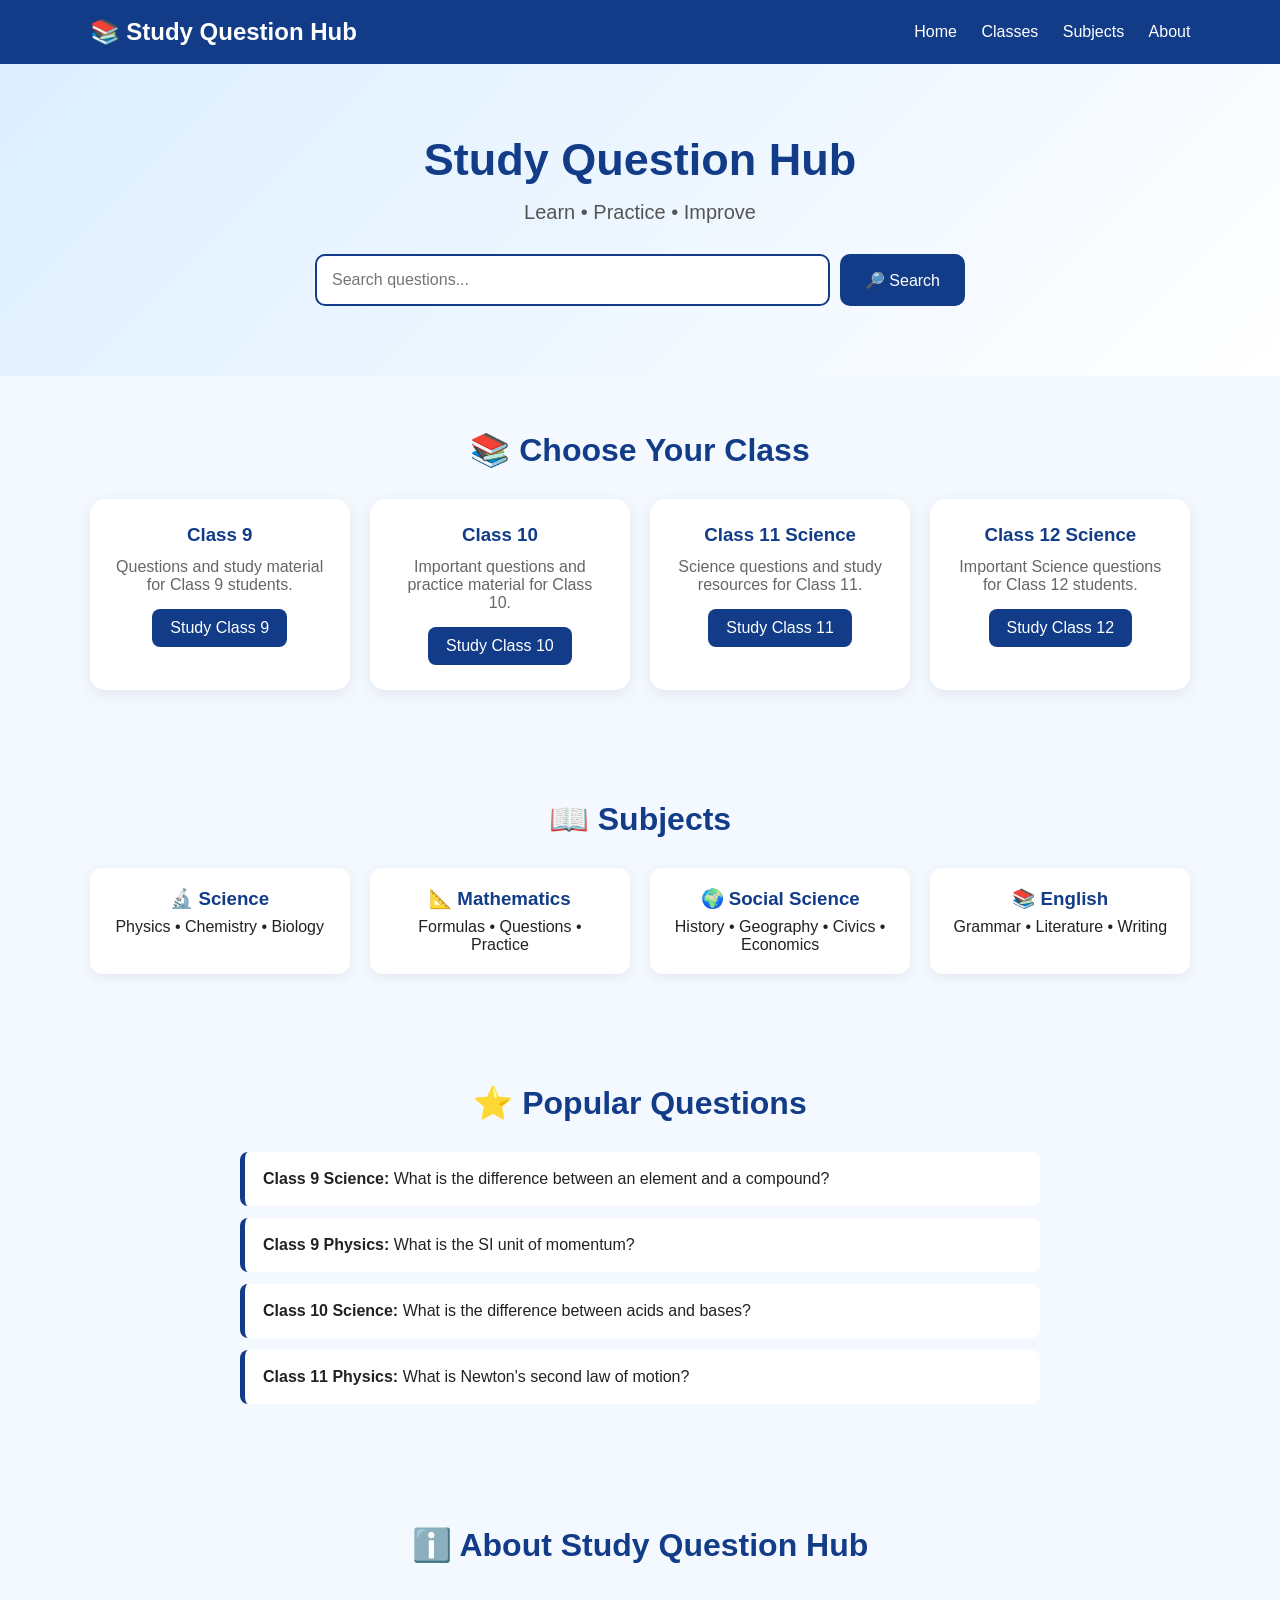
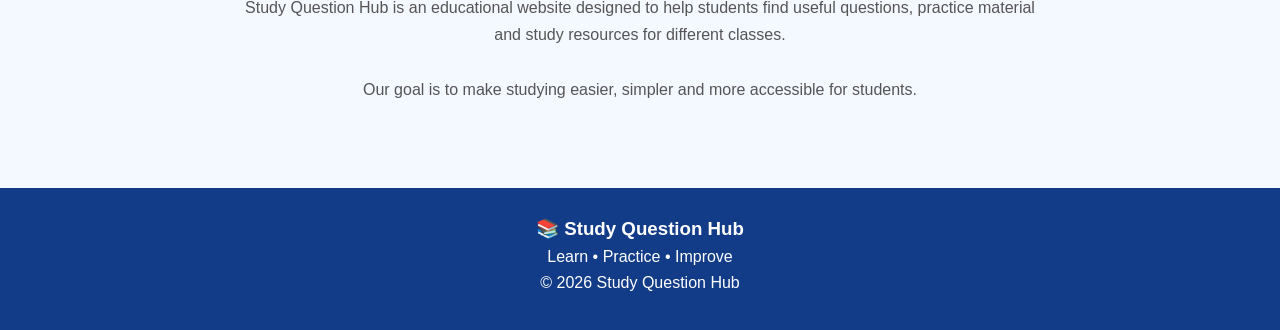
==== index.html @ 691714c2 "Update index.html" ====
<!DOCTYPE html>
<html lang="en">
<head>
  <meta charset="UTF-8">
  <meta name="viewport" content="width=device-width, initial-scale=1.0">

  <title>Study Question Hub - Class 9 to 12 Questions</title>

  <meta name="description"
        content="Study Question Hub provides useful Class 9, 10, 11 and 12 Science questions, study materials and chapter-wise practice for students.">

  <meta name="google-site-verification"
        content="mMHiYvYvxlZlBrQwq23YILaAbr515k4HBrYhXa9C_ik">

  <style>
    * {
      box-sizing: border-box;
      margin: 0;
      padding: 0;
    }

    html {
      scroll-behavior: smooth;
    }

    body {
      font-family: Arial, sans-serif;
      background: #f4f8ff;
      color: #222;
    }

    /* NAVBAR */
    nav {
      background: #123c88;
      padding: 18px 7%;
      display: flex;
      justify-content: space-between;
      align-items: center;
      position: sticky;
      top: 0;
      z-index: 100;
    }

    .logo {
      color: white;
      font-size: 24px;
      font-weight: bold;
    }

    nav a {
      color: white;
      text-decoration: none;
      margin-left: 20px;
      font-size: 16px;
    }

    nav a:hover {
      text-decoration: underline;
    }

    /* HERO */
    .hero {
      text-align: center;
      padding: 70px 20px;
      background: linear-gradient(135deg, #dceeff, #ffffff);
    }

    .hero h1 {
      font-size: 45px;
      color: #123c88;
      margin-bottom: 15px;
    }

    .hero p {
      font-size: 20px;
      color: #555;
      margin-bottom: 30px;
    }

    /* SEARCH */
    .search-box {
      max-width: 650px;
      margin: auto;
      display: flex;
      gap: 10px;
    }

    .search-box input {
      flex: 1;
      padding: 15px;
      border: 2px solid #123c88;
      border-radius: 10px;
      font-size: 16px;
      outline: none;
    }

    .search-box button {
      background: #123c88;
      color: white;
      border: none;
      padding: 15px 25px;
      border-radius: 10px;
      cursor: pointer;
      font-size: 16px;
    }

    /* SECTION */
    section {
      padding: 55px 7%;
    }

    .section-title {
      text-align: center;
      color: #123c88;
      font-size: 32px;
      margin-bottom: 30px;
    }

    /* CARDS */
    .cards {
      display: grid;
      grid-template-columns: repeat(auto-fit, minmax(220px, 1fr));
      gap: 20px;
    }

    .card {
      background: white;
      padding: 25px;
      border-radius: 15px;
      text-align: center;
      box-shadow: 0 4px 15px rgba(0,0,0,0.08);
      transition: 0.3s;
    }

    .card:hover {
      transform: translateY(-5px);
    }

    .card h3 {
      color: #123c88;
      margin-bottom: 12px;
    }

    .card p {
      color: #666;
      margin-bottom: 15px;
    }

    .card a {
      display: inline-block;
      background: #123c88;
      color: white;
      text-decoration: none;
      padding: 10px 18px;
      border-radius: 8px;
    }

    /* SUBJECTS */
    .subject {
      background: white;
      padding: 20px;
      border-radius: 12px;
      text-align: center;
      box-shadow: 0 3px 12px rgba(0,0,0,0.07);
    }

    .subject h3 {
      color: #123c88;
      margin-bottom: 8px;
    }

    /* POPULAR */
    .questions {
      max-width: 800px;
      margin: auto;
    }

    .question {
      background: white;
      padding: 18px;
      margin-bottom: 12px;
      border-left: 5px solid #123c88;
      border-radius: 8px;
      text-align: left;
    }

    /* ABOUT */
    .about {
      max-width: 800px;
      margin: auto;
      text-align: center;
      line-height: 1.7;
      color: #555;
    }

    /* FOOTER */
    footer {
      background: #123c88;
      color: white;
      text-align: center;
      padding: 30px 20px;
      margin-top: 30px;
    }

    footer p {
      margin: 8px;
    }

    /* MOBILE */
    @media (max-width: 600px) {

      nav {
        flex-direction: column;
        gap: 12px;
      }

      nav a {
        margin: 5px;
      }

      .hero h1 {
        font-size: 32px;
      }

      .hero p {
        font-size: 17px;
      }

      .search-box {
        flex-direction: column;
      }

      .search-box button {
        width: 100%;
      }

      section {
        padding: 40px 5%;
      }
    }
  </style>
</head>

<body>

  <!-- NAVIGATION -->
  <nav>
    <div class="logo">📚 Study Question Hub</div>

    <div>
      <a href="#home">Home</a>
      <a href="#classes">Classes</a>
      <a href="#subjects">Subjects</a>
      <a href="#about">About</a>
    </div>
  </nav>


  <!-- HERO -->
  <section class="hero" id="home">

    <h1>Study Question Hub</h1>

    <p>
      Learn • Practice • Improve
    </p>

    <div class="search-box">
      <input
        type="text"
        id="searchInput"
        placeholder="Search questions..."
        onkeyup="searchQuestions()">

      <button onclick="searchQuestions()">
        🔎 Search
      </button>
    </div>

  </section>


  <!-- CLASSES -->
  <section id="classes">

    <h2 class="section-title">
      📚 Choose Your Class
    </h2>

    <div class="cards">

      <div class="card">
        <h3>Class 9</h3>
        <p>Questions and study material for Class 9 students.</p>

        <a href="class9.html">
          Study Class 9
        </a>
      </div>


      <div class="card">
        <h3>Class 10</h3>
        <p>Important questions and practice material for Class 10.</p>

        <a href="class10.html">
          Study Class 10
        </a>
      </div>


      <div class="card">
        <h3>Class 11 Science</h3>
        <p>Science questions and study resources for Class 11.</p>

        <a href="class11.html">
          Study Class 11
        </a>
      </div>


      <div class="card">
        <h3>Class 12 Science</h3>
        <p>Important Science questions for Class 12 students.</p>

        <a href="class12.html">
          Study Class 12
        </a>
      </div>

    </div>

  </section>


  <!-- SUBJECTS -->
  <section id="subjects">

    <h2 class="section-title">
      📖 Subjects
    </h2>

    <div class="cards">

      <div class="subject">
        <h3>🔬 Science</h3>
        <p>Physics • Chemistry • Biology</p>
      </div>

      <div class="subject">
        <h3>📐 Mathematics</h3>
        <p>Formulas • Questions • Practice</p>
      </div>

      <div class="subject">
        <h3>🌍 Social Science</h3>
        <p>History • Geography • Civics • Economics</p>
      </div>

      <div class="subject">
        <h3>📚 English</h3>
        <p>Grammar • Literature • Writing</p>
      </div>

    </div>

  </section>


  <!-- POPULAR QUESTIONS -->
  <section>

    <h2 class="section-title">
      ⭐ Popular Questions
    </h2>

    <div class="questions">

      <div class="question">
        <b>Class 9 Science:</b>
        What is the difference between an element and a compound?
      </div>

      <div class="question">
        <b>Class 9 Physics:</b>
        What is the SI unit of momentum?
      </div>

      <div class="question">
        <b>Class 10 Science:</b>
        What is the difference between acids and bases?
      </div>

      <div class="question">
        <b>Class 11 Physics:</b>
        What is Newton's second law of motion?
      </div>

    </div>

  </section>


  <!-- ABOUT -->
  <section id="about">

    <h2 class="section-title">
      ℹ️ About Study Question Hub
    </h2>

    <div class="about">

      <p>
        Study Question Hub is an educational website designed
        to help students find useful questions, practice material
        and study resources for different classes.
      </p>

      <br>

      <p>
        Our goal is to make studying easier, simpler and more
        accessible for students.
      </p>

    </div>

  </section>


  <!-- FOOTER -->
  <footer>

    <h3>📚 Study Question Hub</h3>

    <p>
      Learn • Practice • Improve
    </p>

    <p>
      © 2026 Study Question Hub
    </p>

  </footer>


  <!-- SEARCH JAVASCRIPT -->
  <script>

    function searchQuestions() {

      let input =
        document.getElementById("searchInput")
        .value
        .toLowerCase();

      let questions =
        document.querySelectorAll(".question");

      questions.forEach(function(question) {

        let text =
          question.innerText.toLowerCase();

        if (text.includes(input)) {
          question.style.display = "block";
        } else {
          question.style.display = "none";
        }

      });

    }

  </script>

</body>
</html>
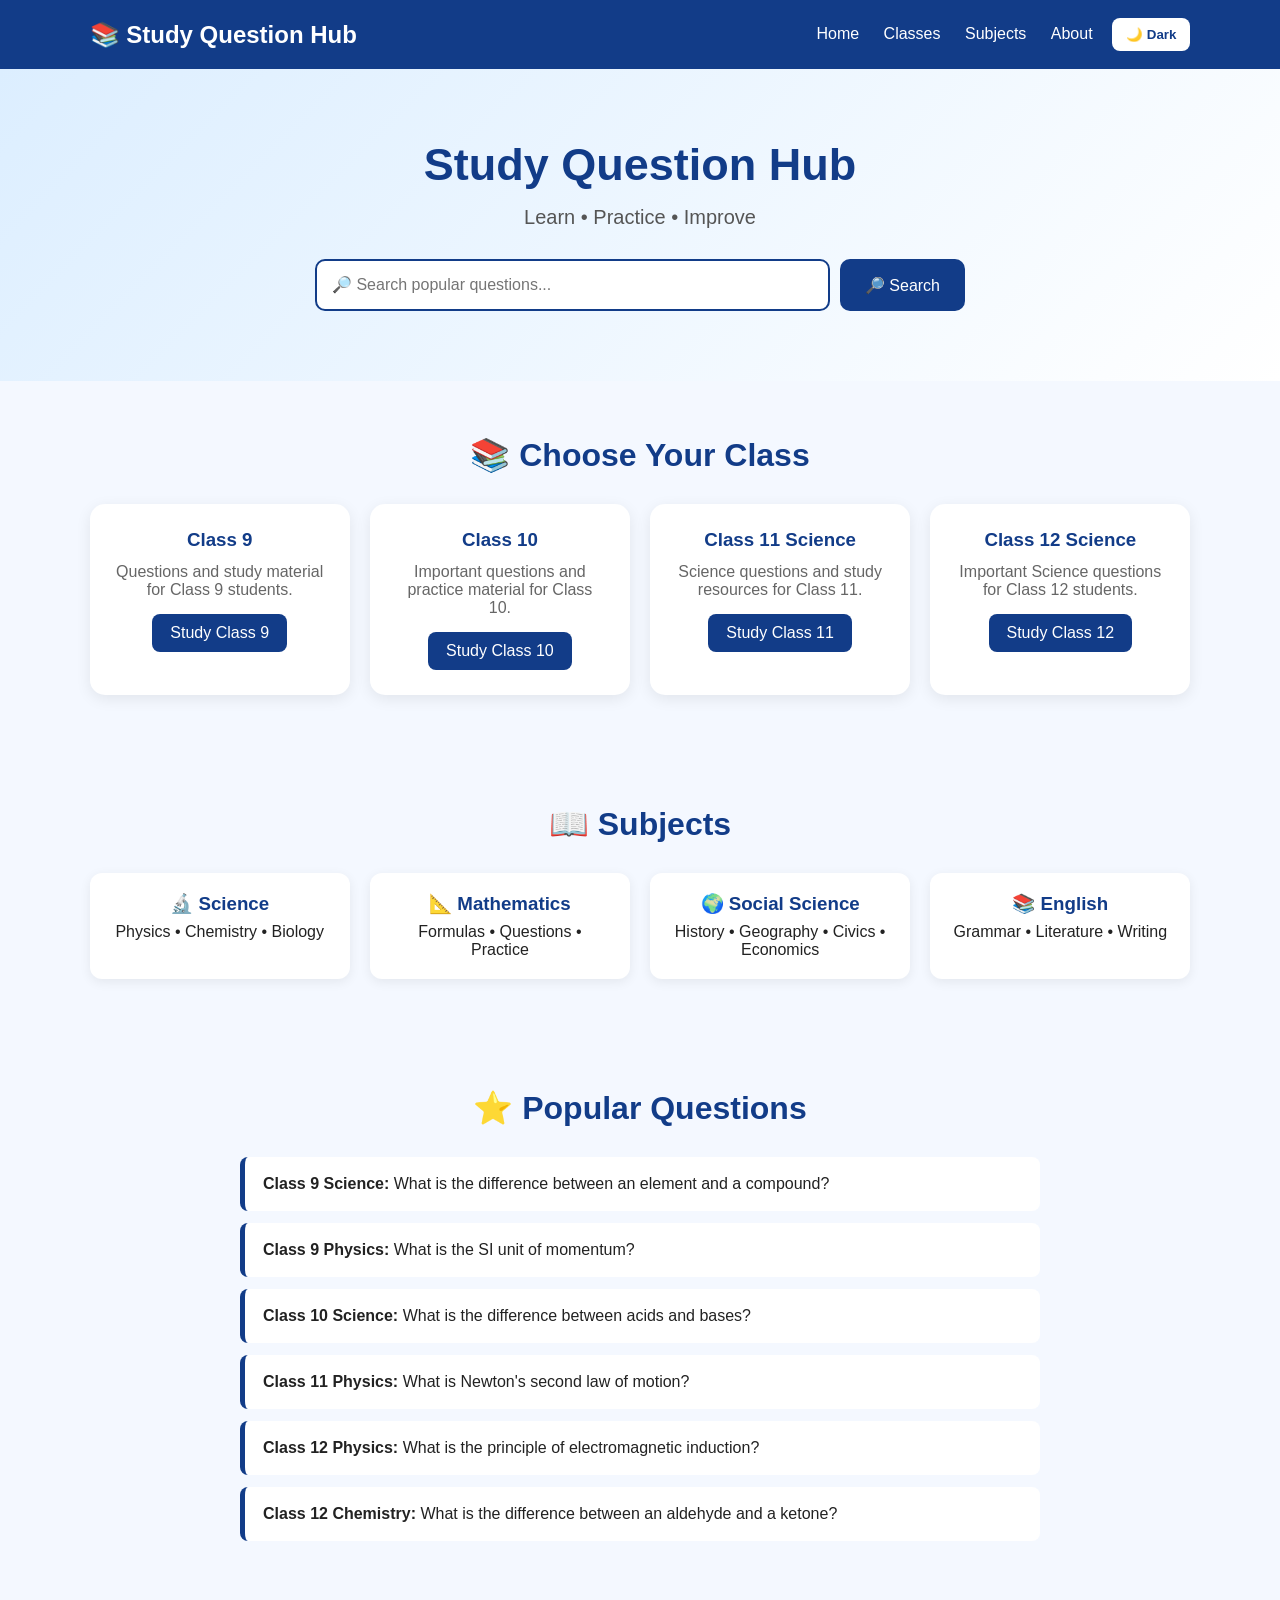
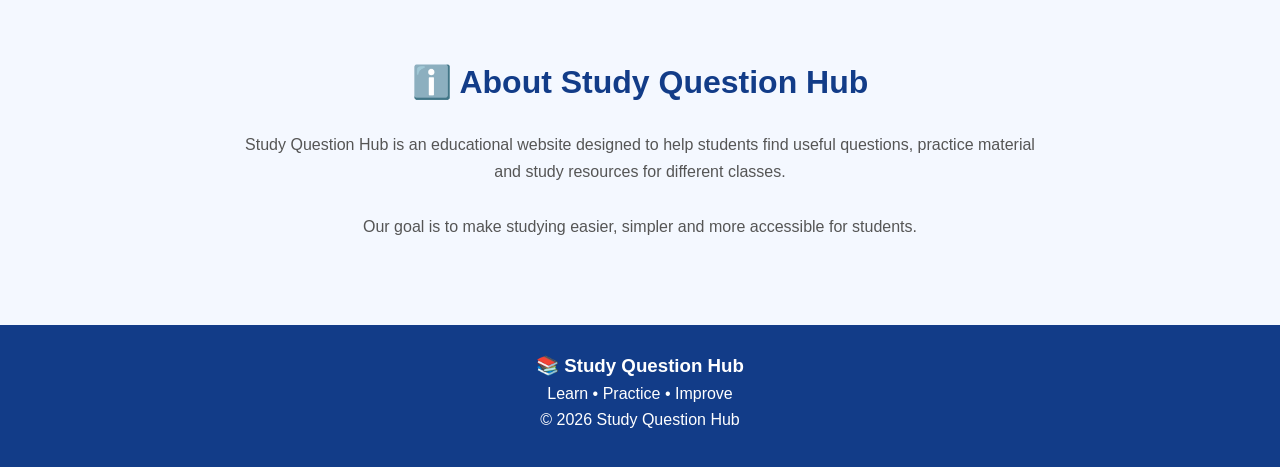
==== commit 06847ab9: "Update index.html" ====
--- a/index.html
+++ b/index.html
@@ -1,5 +1,6 @@
 <!DOCTYPE html>
 <html lang="en">
+
 <head>
   <meta charset="UTF-8">
   <meta name="viewport" content="width=device-width, initial-scale=1.0">
@@ -13,6 +14,7 @@
         content="mMHiYvYvxlZlBrQwq23YILaAbr515k4HBrYhXa9C_ik">
 
   <style>
+
     * {
       box-sizing: border-box;
       margin: 0;
@@ -27,9 +29,11 @@
       font-family: Arial, sans-serif;
       background: #f4f8ff;
       color: #222;
+      transition: 0.3s;
     }
 
     /* NAVBAR */
+
     nav {
       background: #123c88;
       padding: 18px 7%;
@@ -58,11 +62,26 @@
       text-decoration: underline;
     }
 
+    /* DARK MODE BUTTON */
+
+    #darkModeBtn {
+      margin-left: 15px;
+      padding: 9px 14px;
+      border: none;
+      border-radius: 8px;
+      background: white;
+      color: #123c88;
+      cursor: pointer;
+      font-weight: bold;
+    }
+
     /* HERO */
+
     .hero {
       text-align: center;
       padding: 70px 20px;
       background: linear-gradient(135deg, #dceeff, #ffffff);
+      transition: 0.3s;
     }
 
     .hero h1 {
@@ -78,6 +97,7 @@
     }
 
     /* SEARCH */
+
     .search-box {
       max-width: 650px;
       margin: auto;
@@ -104,7 +124,12 @@
       font-size: 16px;
     }
 
+    .search-box button:hover {
+      background: #0b2c68;
+    }
+
     /* SECTION */
+
     section {
       padding: 55px 7%;
     }
@@ -117,6 +142,7 @@
     }
 
     /* CARDS */
+
     .cards {
       display: grid;
       grid-template-columns: repeat(auto-fit, minmax(220px, 1fr));
@@ -155,7 +181,12 @@
       border-radius: 8px;
     }
 
+    .card a:hover {
+      background: #0b2c68;
+    }
+
     /* SUBJECTS */
+
     .subject {
       background: white;
       padding: 20px;
@@ -169,7 +200,8 @@
       margin-bottom: 8px;
     }
 
-    /* POPULAR */
+    /* QUESTIONS */
+
     .questions {
       max-width: 800px;
       margin: auto;
@@ -182,9 +214,15 @@
       border-left: 5px solid #123c88;
       border-radius: 8px;
       text-align: left;
+      transition: 0.3s;
+    }
+
+    .question:hover {
+      transform: translateX(5px);
     }
 
     /* ABOUT */
+
     .about {
       max-width: 800px;
       margin: auto;
@@ -194,6 +232,7 @@
     }
 
     /* FOOTER */
+
     footer {
       background: #123c88;
       color: white;
@@ -206,7 +245,79 @@
       margin: 8px;
     }
 
+    /* BACK TO TOP */
+
+    #topBtn {
+      display: none;
+      position: fixed;
+      bottom: 25px;
+      right: 25px;
+      z-index: 99;
+      border: none;
+      background: #123c88;
+      color: white;
+      padding: 13px 16px;
+      border-radius: 50%;
+      cursor: pointer;
+      font-size: 18px;
+    }
+
+    #topBtn:hover {
+      background: #0b2c68;
+    }
+
+    /* DARK MODE */
+
+    body.dark {
+      background: #111827;
+      color: #f9fafb;
+    }
+
+    body.dark .hero {
+      background: linear-gradient(135deg, #1f2937, #111827);
+    }
+
+    body.dark .hero h1 {
+      color: #60a5fa;
+    }
+
+    body.dark .hero p {
+      color: #d1d5db;
+    }
+
+    body.dark .section-title {
+      color: #60a5fa;
+    }
+
+    body.dark .card,
+    body.dark .subject,
+    body.dark .question {
+      background: #1f2937;
+      color: #f9fafb;
+    }
+
+    body.dark .card h3,
+    body.dark .subject h3 {
+      color: #60a5fa;
+    }
+
+    body.dark .card p,
+    body.dark .about {
+      color: #d1d5db;
+    }
+
+    body.dark .search-box input {
+      background: #1f2937;
+      color: white;
+      border-color: #60a5fa;
+    }
+
+    body.dark .search-box input::placeholder {
+      color: #d1d5db;
+    }
+
     /* MOBILE */
+
     @media (max-width: 600px) {
 
       nav {
@@ -218,6 +329,10 @@
         margin: 5px;
       }
 
+      #darkModeBtn {
+        margin-left: 5px;
+      }
+
       .hero h1 {
         font-size: 32px;
       }
@@ -237,50 +352,76 @@
       section {
         padding: 40px 5%;
       }
-    }
+
+      .section-title {
+        font-size: 27px;
+      }
+    }
+
   </style>
 </head>
 
+
 <body>
 
   <!-- NAVIGATION -->
+
   <nav>
-    <div class="logo">📚 Study Question Hub</div>
+
+    <div class="logo">
+      📚 Study Question Hub
+    </div>
 
     <div>
+
       <a href="#home">Home</a>
+
       <a href="#classes">Classes</a>
+
       <a href="#subjects">Subjects</a>
+
       <a href="#about">About</a>
+
+      <button id="darkModeBtn" onclick="toggleDarkMode()">
+        🌙 Dark
+      </button>
+
     </div>
+
   </nav>
 
 
   <!-- HERO -->
+
   <section class="hero" id="home">
 
-    <h1>Study Question Hub</h1>
+    <h1>
+      Study Question Hub
+    </h1>
 
     <p>
       Learn • Practice • Improve
     </p>
 
     <div class="search-box">
+
       <input
         type="text"
         id="searchInput"
-        placeholder="Search questions..."
+        placeholder="🔎 Search popular questions..."
         onkeyup="searchQuestions()">
 
       <button onclick="searchQuestions()">
         🔎 Search
       </button>
+
     </div>
 
   </section>
 
 
   <!-- CLASSES -->
+
   <section id="classes">
 
     <h2 class="section-title">
@@ -290,42 +431,62 @@
     <div class="cards">
 
       <div class="card">
+
         <h3>Class 9</h3>
-        <p>Questions and study material for Class 9 students.</p>
+
+        <p>
+          Questions and study material for Class 9 students.
+        </p>
 
         <a href="class9.html">
           Study Class 9
         </a>
+
       </div>
 
 
       <div class="card">
+
         <h3>Class 10</h3>
-        <p>Important questions and practice material for Class 10.</p>
+
+        <p>
+          Important questions and practice material for Class 10.
+        </p>
 
         <a href="class10.html">
           Study Class 10
         </a>
+
       </div>
 
 
       <div class="card">
+
         <h3>Class 11 Science</h3>
-        <p>Science questions and study resources for Class 11.</p>
+
+        <p>
+          Science questions and study resources for Class 11.
+        </p>
 
         <a href="class11.html">
           Study Class 11
         </a>
+
       </div>
 
 
       <div class="card">
+
         <h3>Class 12 Science</h3>
-        <p>Important Science questions for Class 12 students.</p>
+
+        <p>
+          Important Science questions for Class 12 students.
+        </p>
 
         <a href="class12.html">
           Study Class 12
         </a>
+
       </div>
 
     </div>
@@ -334,6 +495,7 @@
 
 
   <!-- SUBJECTS -->
+
   <section id="subjects">
 
     <h2 class="section-title">
@@ -343,23 +505,46 @@
     <div class="cards">
 
       <div class="subject">
+
         <h3>🔬 Science</h3>
-        <p>Physics • Chemistry • Biology</p>
-      </div>
+
+        <p>
+          Physics • Chemistry • Biology
+        </p>
+
+      </div>
+
 
       <div class="subject">
+
         <h3>📐 Mathematics</h3>
-        <p>Formulas • Questions • Practice</p>
-      </div>
+
+        <p>
+          Formulas • Questions • Practice
+        </p>
+
+      </div>
+
 
       <div class="subject">
+
         <h3>🌍 Social Science</h3>
-        <p>History • Geography • Civics • Economics</p>
-      </div>
+
+        <p>
+          History • Geography • Civics • Economics
+        </p>
+
+      </div>
+
 
       <div class="subject">
+
         <h3>📚 English</h3>
-        <p>Grammar • Literature • Writing</p>
+
+        <p>
+          Grammar • Literature • Writing
+        </p>
+
       </div>
 
     </div>
@@ -368,6 +553,7 @@
 
 
   <!-- POPULAR QUESTIONS -->
+
   <section>
 
     <h2 class="section-title">
@@ -377,23 +563,56 @@
     <div class="questions">
 
       <div class="question">
+
         <b>Class 9 Science:</b>
+
         What is the difference between an element and a compound?
-      </div>
+
+      </div>
+
 
       <div class="question">
+
         <b>Class 9 Physics:</b>
+
         What is the SI unit of momentum?
-      </div>
+
+      </div>
+
 
       <div class="question">
+
         <b>Class 10 Science:</b>
+
         What is the difference between acids and bases?
-      </div>
+
+      </div>
+
 
       <div class="question">
+
         <b>Class 11 Physics:</b>
+
         What is Newton's second law of motion?
+
+      </div>
+
+
+      <div class="question">
+
+        <b>Class 12 Physics:</b>
+
+        What is the principle of electromagnetic induction?
+
+      </div>
+
+
+      <div class="question">
+
+        <b>Class 12 Chemistry:</b>
+
+        What is the difference between an aldehyde and a ketone?
+
       </div>
 
     </div>
@@ -402,6 +621,7 @@
 
 
   <!-- ABOUT -->
+
   <section id="about">
 
     <h2 class="section-title">
@@ -429,9 +649,12 @@
 
 
   <!-- FOOTER -->
+
   <footer>
 
-    <h3>📚 Study Question Hub</h3>
+    <h3>
+      📚 Study Question Hub
+    </h3>
 
     <p>
       Learn • Practice • Improve
@@ -444,13 +667,24 @@
   </footer>
 
 
-  <!-- SEARCH JAVASCRIPT -->
+  <!-- BACK TO TOP -->
+
+  <button id="topBtn" onclick="goTop()">
+    ↑
+  </button>
+
+
+  <!-- JAVASCRIPT -->
+
   <script>
 
+    /* SEARCH */
+
     function searchQuestions() {
 
       let input =
-        document.getElementById("searchInput")
+        document
+        .getElementById("searchInput")
         .value
         .toLowerCase();
 
@@ -463,16 +697,96 @@
           question.innerText.toLowerCase();
 
         if (text.includes(input)) {
+
           question.style.display = "block";
+
         } else {
+
           question.style.display = "none";
+
         }
 
       });
 
     }
 
+
+    /* DARK MODE */
+
+    function toggleDarkMode() {
+
+      document.body.classList.toggle("dark");
+
+      let button =
+        document.getElementById("darkModeBtn");
+
+      if (document.body.classList.contains("dark")) {
+
+        button.innerHTML = "☀️ Light";
+
+        localStorage.setItem("darkMode", "enabled");
+
+      } else {
+
+        button.innerHTML = "🌙 Dark";
+
+        localStorage.setItem("darkMode", "disabled");
+
+      }
+
+    }
+
+
+    /* REMEMBER DARK MODE */
+
+    window.onload = function() {
+
+      if (localStorage.getItem("darkMode") === "enabled") {
+
+        document.body.classList.add("dark");
+
+        document.getElementById("darkModeBtn").innerHTML =
+          "☀️ Light";
+
+      }
+
+    };
+
+
+    /* BACK TO TOP */
+
+    window.onscroll = function() {
+
+      let button =
+        document.getElementById("topBtn");
+
+      if (
+        document.body.scrollTop > 300 ||
+        document.documentElement.scrollTop > 300
+      ) {
+
+        button.style.display = "block";
+
+      } else {
+
+        button.style.display = "none";
+
+      }
+
+    };
+
+
+    function goTop() {
+
+      window.scrollTo({
+        top: 0,
+        behavior: "smooth"
+      });
+
+    }
+
   </script>
 
 </body>
+
 </html>
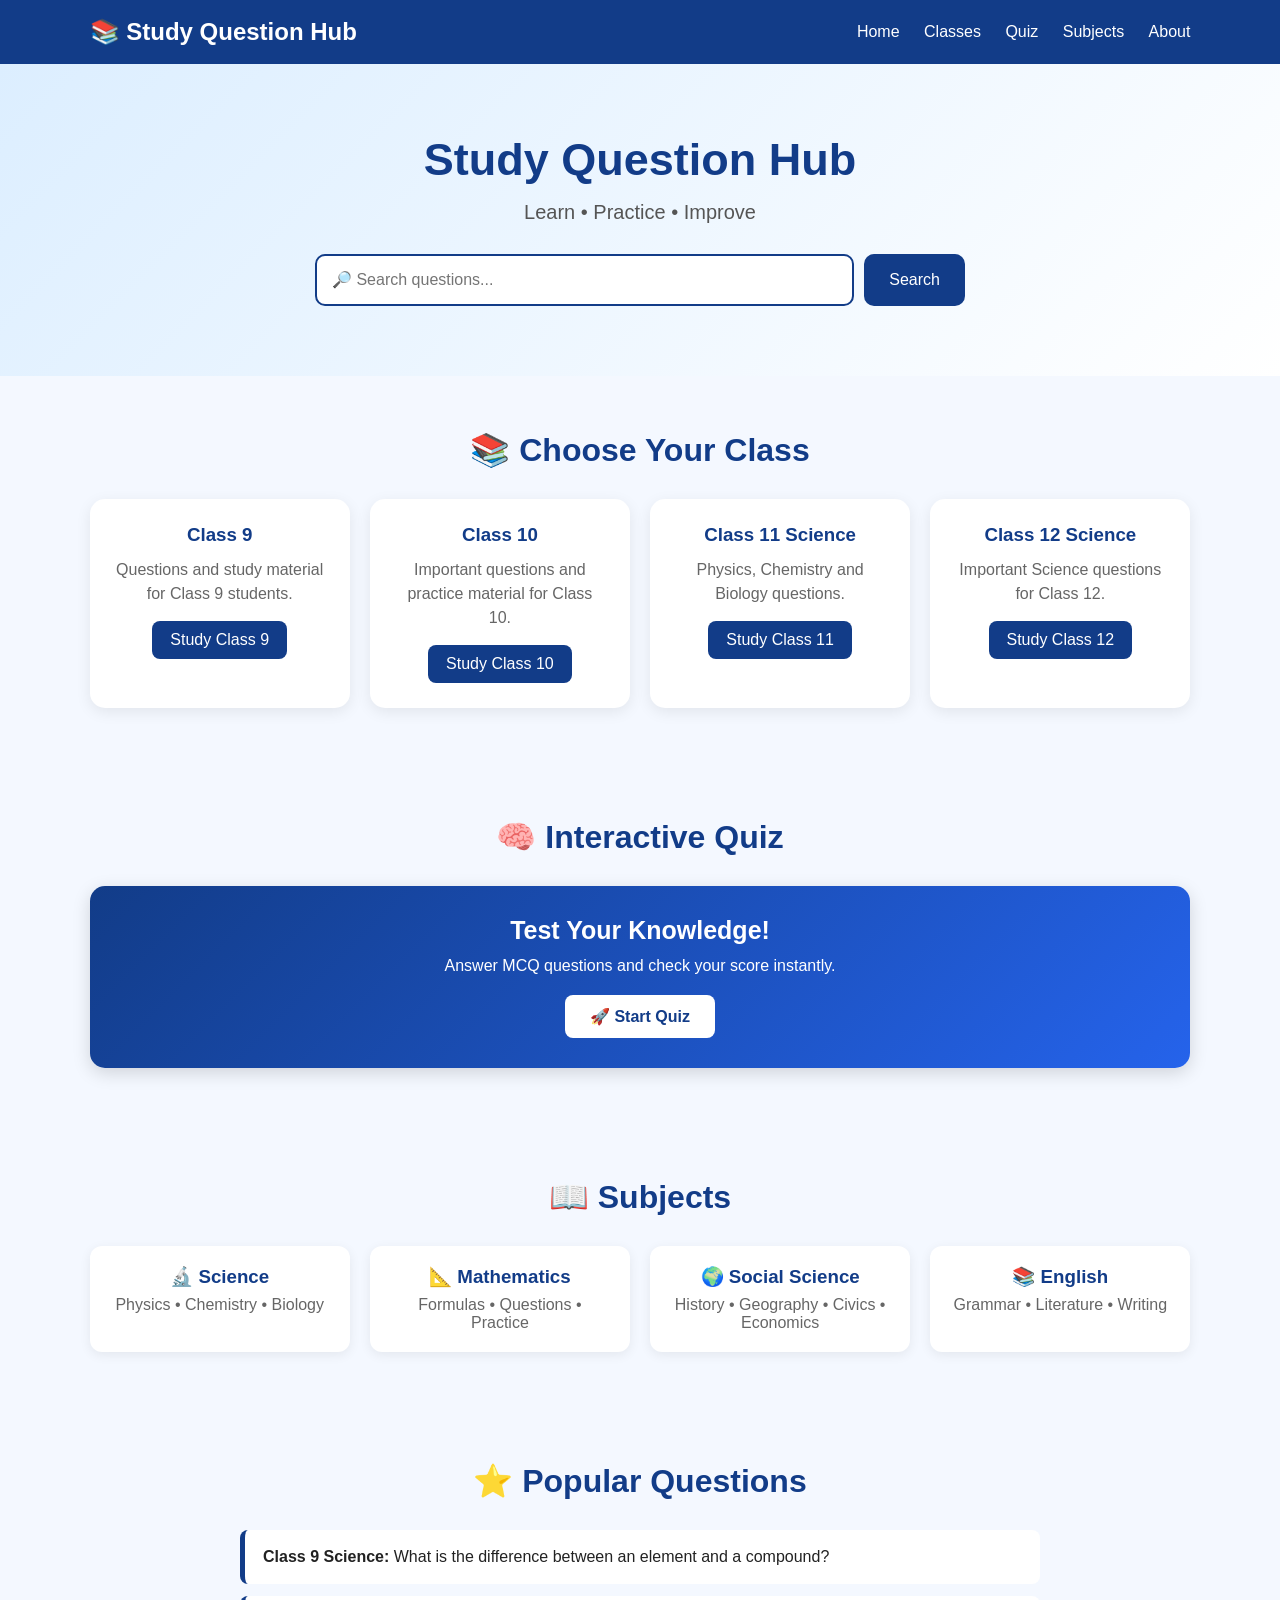
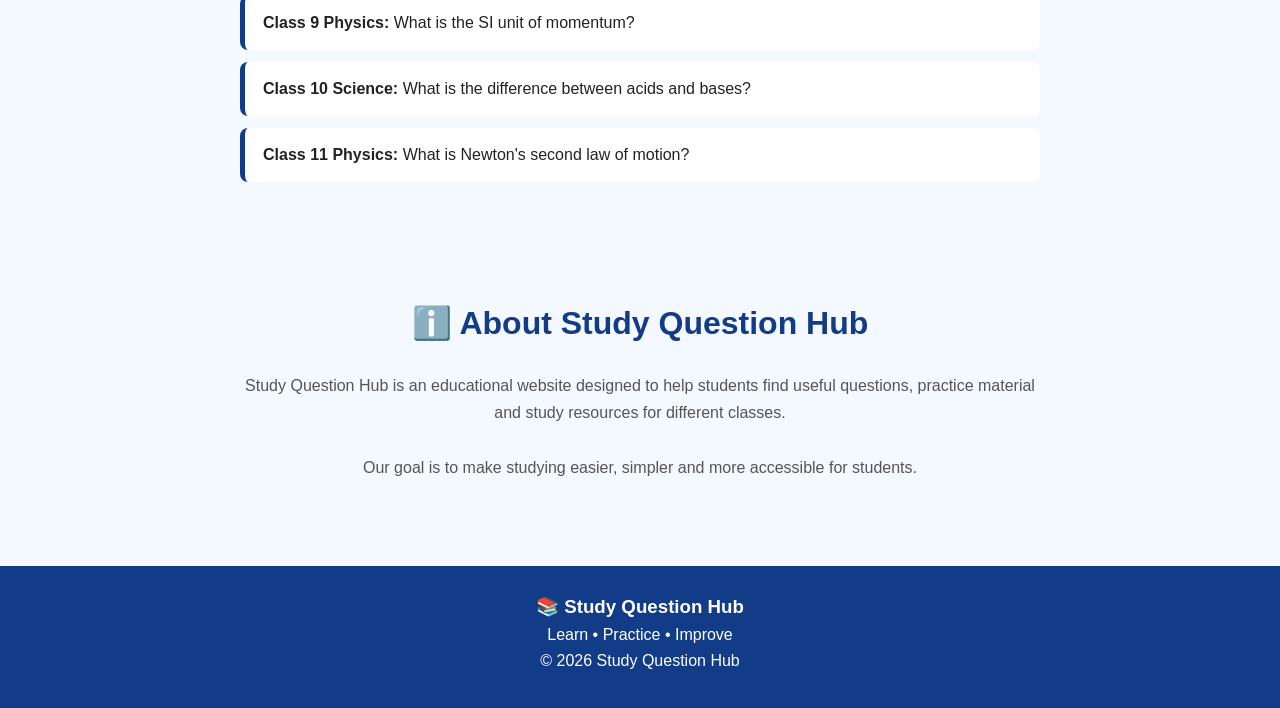
==== commit 9d7e19cd: "Update index.html" ====
--- a/index.html
+++ b/index.html
@@ -3,12 +3,13 @@
 
 <head>
   <meta charset="UTF-8">
+
   <meta name="viewport" content="width=device-width, initial-scale=1.0">
 
-  <title>Study Question Hub - Class 9 to 12 Questions</title>
+  <title>Study Question Hub - Class 9 to 12 Questions & Quiz</title>
 
   <meta name="description"
-        content="Study Question Hub provides useful Class 9, 10, 11 and 12 Science questions, study materials and chapter-wise practice for students.">
+        content="Study Question Hub provides Class 9, 10, 11 and 12 questions, study material and interactive quizzes for students.">
 
   <meta name="google-site-verification"
         content="mMHiYvYvxlZlBrQwq23YILaAbr515k4HBrYhXa9C_ik">
@@ -29,7 +30,6 @@
       font-family: Arial, sans-serif;
       background: #f4f8ff;
       color: #222;
-      transition: 0.3s;
     }
 
     /* NAVBAR */
@@ -62,26 +62,12 @@
       text-decoration: underline;
     }
 
-    /* DARK MODE BUTTON */
-
-    #darkModeBtn {
-      margin-left: 15px;
-      padding: 9px 14px;
-      border: none;
-      border-radius: 8px;
-      background: white;
-      color: #123c88;
-      cursor: pointer;
-      font-weight: bold;
-    }
-
     /* HERO */
 
     .hero {
       text-align: center;
       padding: 70px 20px;
       background: linear-gradient(135deg, #dceeff, #ffffff);
-      transition: 0.3s;
     }
 
     .hero h1 {
@@ -125,7 +111,7 @@
     }
 
     .search-box button:hover {
-      background: #0b2c68;
+      background: #1e40af;
     }
 
     /* SECTION */
@@ -170,6 +156,7 @@
     .card p {
       color: #666;
       margin-bottom: 15px;
+      line-height: 1.5;
     }
 
     .card a {
@@ -182,7 +169,41 @@
     }
 
     .card a:hover {
-      background: #0b2c68;
+      background: #1e40af;
+    }
+
+    /* QUIZ CARD */
+
+    .quiz-card {
+      background: linear-gradient(135deg, #123c88, #2563eb);
+      color: white;
+      padding: 30px;
+      border-radius: 15px;
+      text-align: center;
+      box-shadow: 0 5px 18px rgba(0,0,0,0.15);
+    }
+
+    .quiz-card h3 {
+      font-size: 25px;
+      margin-bottom: 12px;
+    }
+
+    .quiz-card p {
+      margin-bottom: 20px;
+    }
+
+    .quiz-button {
+      display: inline-block;
+      background: white;
+      color: #123c88;
+      padding: 12px 25px;
+      border-radius: 8px;
+      text-decoration: none;
+      font-weight: bold;
+    }
+
+    .quiz-button:hover {
+      background: #e0f2fe;
     }
 
     /* SUBJECTS */
@@ -200,7 +221,11 @@
       margin-bottom: 8px;
     }
 
-    /* QUESTIONS */
+    .subject p {
+      color: #666;
+    }
+
+    /* POPULAR QUESTIONS */
 
     .questions {
       max-width: 800px;
@@ -214,11 +239,6 @@
       border-left: 5px solid #123c88;
       border-radius: 8px;
       text-align: left;
-      transition: 0.3s;
-    }
-
-    .question:hover {
-      transform: translateX(5px);
     }
 
     /* ABOUT */
@@ -245,77 +265,6 @@
       margin: 8px;
     }
 
-    /* BACK TO TOP */
-
-    #topBtn {
-      display: none;
-      position: fixed;
-      bottom: 25px;
-      right: 25px;
-      z-index: 99;
-      border: none;
-      background: #123c88;
-      color: white;
-      padding: 13px 16px;
-      border-radius: 50%;
-      cursor: pointer;
-      font-size: 18px;
-    }
-
-    #topBtn:hover {
-      background: #0b2c68;
-    }
-
-    /* DARK MODE */
-
-    body.dark {
-      background: #111827;
-      color: #f9fafb;
-    }
-
-    body.dark .hero {
-      background: linear-gradient(135deg, #1f2937, #111827);
-    }
-
-    body.dark .hero h1 {
-      color: #60a5fa;
-    }
-
-    body.dark .hero p {
-      color: #d1d5db;
-    }
-
-    body.dark .section-title {
-      color: #60a5fa;
-    }
-
-    body.dark .card,
-    body.dark .subject,
-    body.dark .question {
-      background: #1f2937;
-      color: #f9fafb;
-    }
-
-    body.dark .card h3,
-    body.dark .subject h3 {
-      color: #60a5fa;
-    }
-
-    body.dark .card p,
-    body.dark .about {
-      color: #d1d5db;
-    }
-
-    body.dark .search-box input {
-      background: #1f2937;
-      color: white;
-      border-color: #60a5fa;
-    }
-
-    body.dark .search-box input::placeholder {
-      color: #d1d5db;
-    }
-
     /* MOBILE */
 
     @media (max-width: 600px) {
@@ -329,10 +278,6 @@
         margin: 5px;
       }
 
-      #darkModeBtn {
-        margin-left: 5px;
-      }
-
       .hero h1 {
         font-size: 32px;
       }
@@ -353,16 +298,14 @@
         padding: 40px 5%;
       }
 
-      .section-title {
-        font-size: 27px;
-      }
     }
 
   </style>
+
 </head>
 
-
 <body>
+
 
   <!-- NAVIGATION -->
 
@@ -378,13 +321,11 @@
 
       <a href="#classes">Classes</a>
 
+      <a href="#quiz">Quiz</a>
+
       <a href="#subjects">Subjects</a>
 
       <a href="#about">About</a>
-
-      <button id="darkModeBtn" onclick="toggleDarkMode()">
-        🌙 Dark
-      </button>
 
     </div>
 
@@ -408,11 +349,11 @@
       <input
         type="text"
         id="searchInput"
-        placeholder="🔎 Search popular questions..."
+        placeholder="🔎 Search questions..."
         onkeyup="searchQuestions()">
 
       <button onclick="searchQuestions()">
-        🔎 Search
+        Search
       </button>
 
     </div>
@@ -430,6 +371,7 @@
 
     <div class="cards">
 
+
       <div class="card">
 
         <h3>Class 9</h3>
@@ -465,7 +407,7 @@
         <h3>Class 11 Science</h3>
 
         <p>
-          Science questions and study resources for Class 11.
+          Physics, Chemistry and Biology questions.
         </p>
 
         <a href="class11.html">
@@ -480,7 +422,7 @@
         <h3>Class 12 Science</h3>
 
         <p>
-          Important Science questions for Class 12 students.
+          Important Science questions for Class 12.
         </p>
 
         <a href="class12.html">
@@ -489,6 +431,36 @@
 
       </div>
 
+
+    </div>
+
+  </section>
+
+
+  <!-- QUIZ -->
+
+  <section id="quiz">
+
+    <h2 class="section-title">
+      🧠 Interactive Quiz
+    </h2>
+
+    <div class="quiz-card">
+
+      <h3>
+        Test Your Knowledge!
+      </h3>
+
+      <p>
+        Answer MCQ questions and check your score instantly.
+      </p>
+
+      <a
+        href="quiz.html"
+        class="quiz-button">
+        🚀 Start Quiz
+      </a>
+
     </div>
 
   </section>
@@ -504,6 +476,7 @@
 
     <div class="cards">
 
+
       <div class="subject">
 
         <h3>🔬 Science</h3>
@@ -546,6 +519,7 @@
         </p>
 
       </div>
+
 
     </div>
 
@@ -562,6 +536,7 @@
 
     <div class="questions">
 
+
       <div class="question">
 
         <b>Class 9 Science:</b>
@@ -597,23 +572,6 @@
 
       </div>
 
-
-      <div class="question">
-
-        <b>Class 12 Physics:</b>
-
-        What is the principle of electromagnetic induction?
-
-      </div>
-
-
-      <div class="question">
-
-        <b>Class 12 Chemistry:</b>
-
-        What is the difference between an aldehyde and a ketone?
-
-      </div>
 
     </div>
 
@@ -631,16 +589,20 @@
     <div class="about">
 
       <p>
+
         Study Question Hub is an educational website designed
         to help students find useful questions, practice material
         and study resources for different classes.
+
       </p>
 
       <br>
 
       <p>
+
         Our goal is to make studying easier, simpler and more
         accessible for students.
+
       </p>
 
     </div>
@@ -667,24 +629,14 @@
   </footer>
 
 
-  <!-- BACK TO TOP -->
-
-  <button id="topBtn" onclick="goTop()">
-    ↑
-  </button>
-
-
-  <!-- JAVASCRIPT -->
+  <!-- SEARCH JAVASCRIPT -->
 
   <script>
 
-    /* SEARCH */
-
     function searchQuestions() {
 
       let input =
-        document
-        .getElementById("searchInput")
+        document.getElementById("searchInput")
         .value
         .toLowerCase();
 
@@ -710,83 +662,9 @@
 
     }
 
-
-    /* DARK MODE */
-
-    function toggleDarkMode() {
-
-      document.body.classList.toggle("dark");
-
-      let button =
-        document.getElementById("darkModeBtn");
-
-      if (document.body.classList.contains("dark")) {
-
-        button.innerHTML = "☀️ Light";
-
-        localStorage.setItem("darkMode", "enabled");
-
-      } else {
-
-        button.innerHTML = "🌙 Dark";
-
-        localStorage.setItem("darkMode", "disabled");
-
-      }
-
-    }
-
-
-    /* REMEMBER DARK MODE */
-
-    window.onload = function() {
-
-      if (localStorage.getItem("darkMode") === "enabled") {
-
-        document.body.classList.add("dark");
-
-        document.getElementById("darkModeBtn").innerHTML =
-          "☀️ Light";
-
-      }
-
-    };
-
-
-    /* BACK TO TOP */
-
-    window.onscroll = function() {
-
-      let button =
-        document.getElementById("topBtn");
-
-      if (
-        document.body.scrollTop > 300 ||
-        document.documentElement.scrollTop > 300
-      ) {
-
-        button.style.display = "block";
-
-      } else {
-
-        button.style.display = "none";
-
-      }
-
-    };
-
-
-    function goTop() {
-
-      window.scrollTo({
-        top: 0,
-        behavior: "smooth"
-      });
-
-    }
-
   </script>
 
+
 </body>
 
 </html>
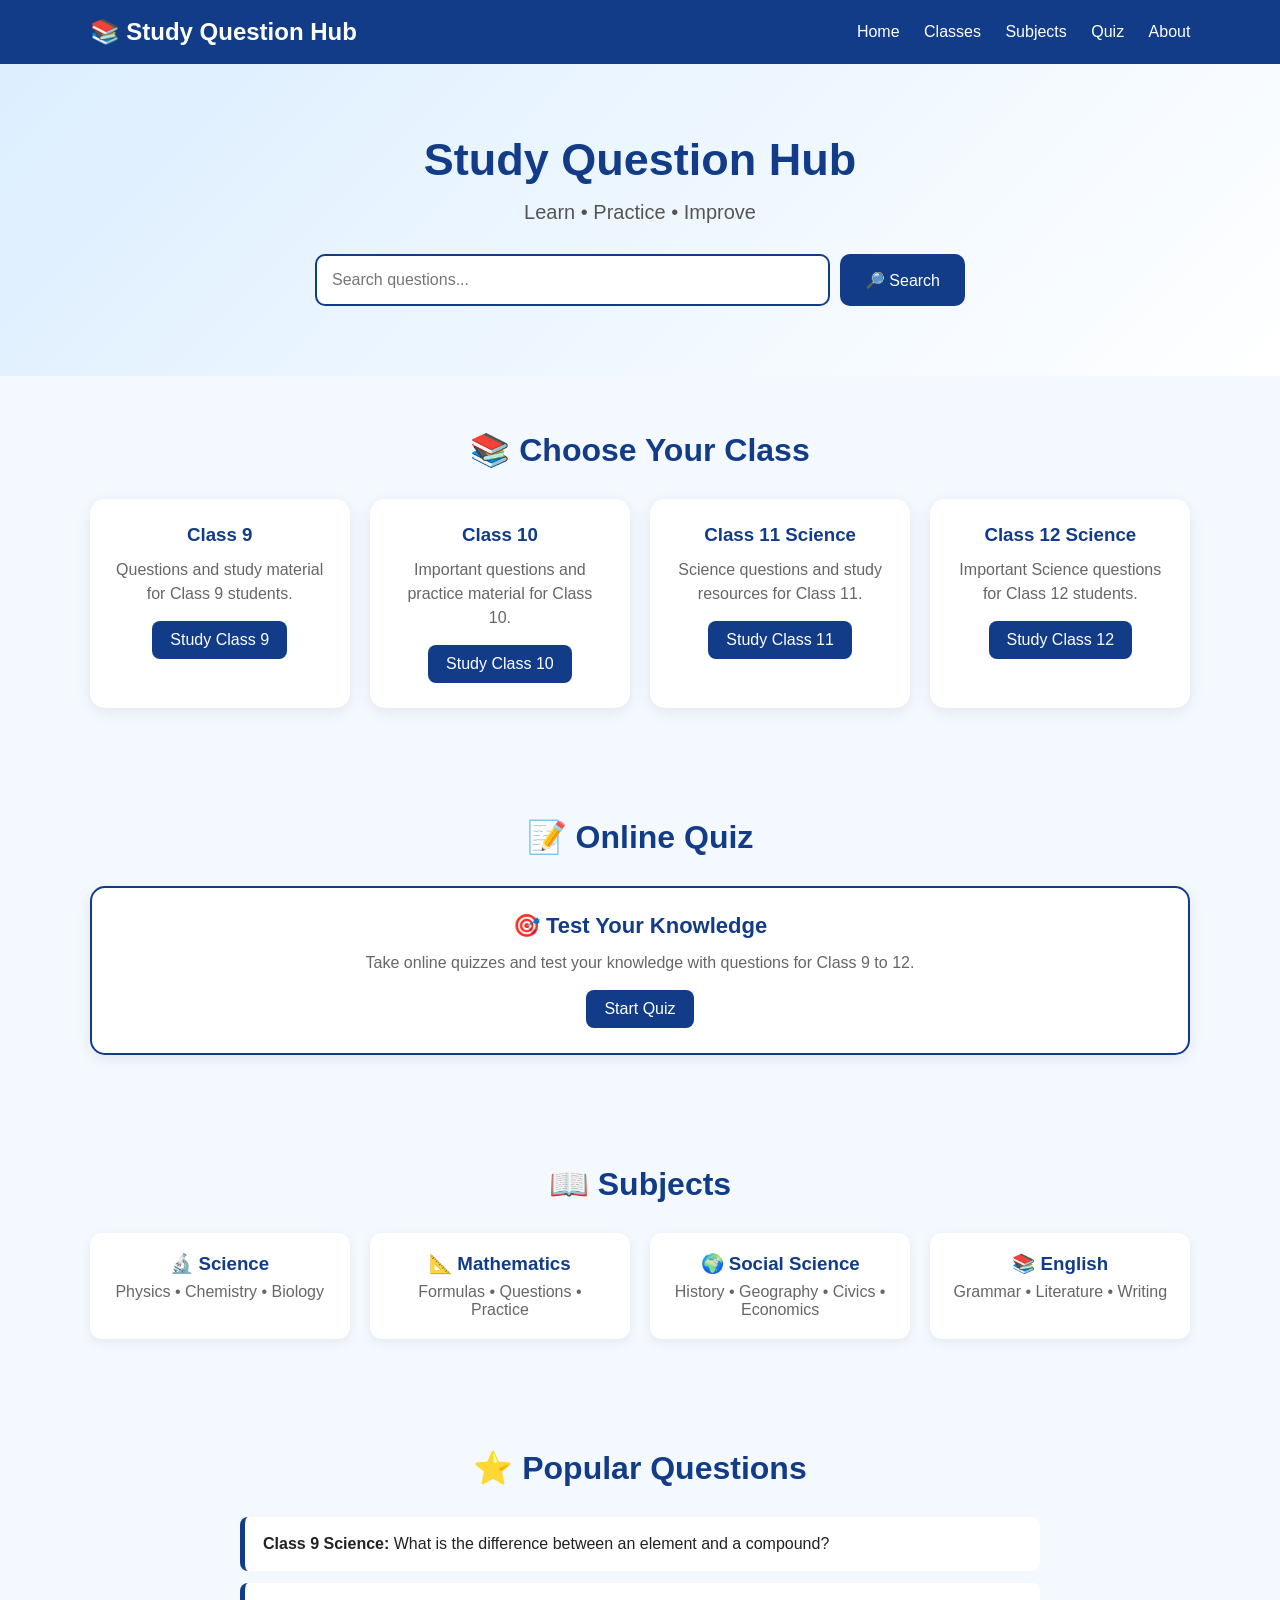
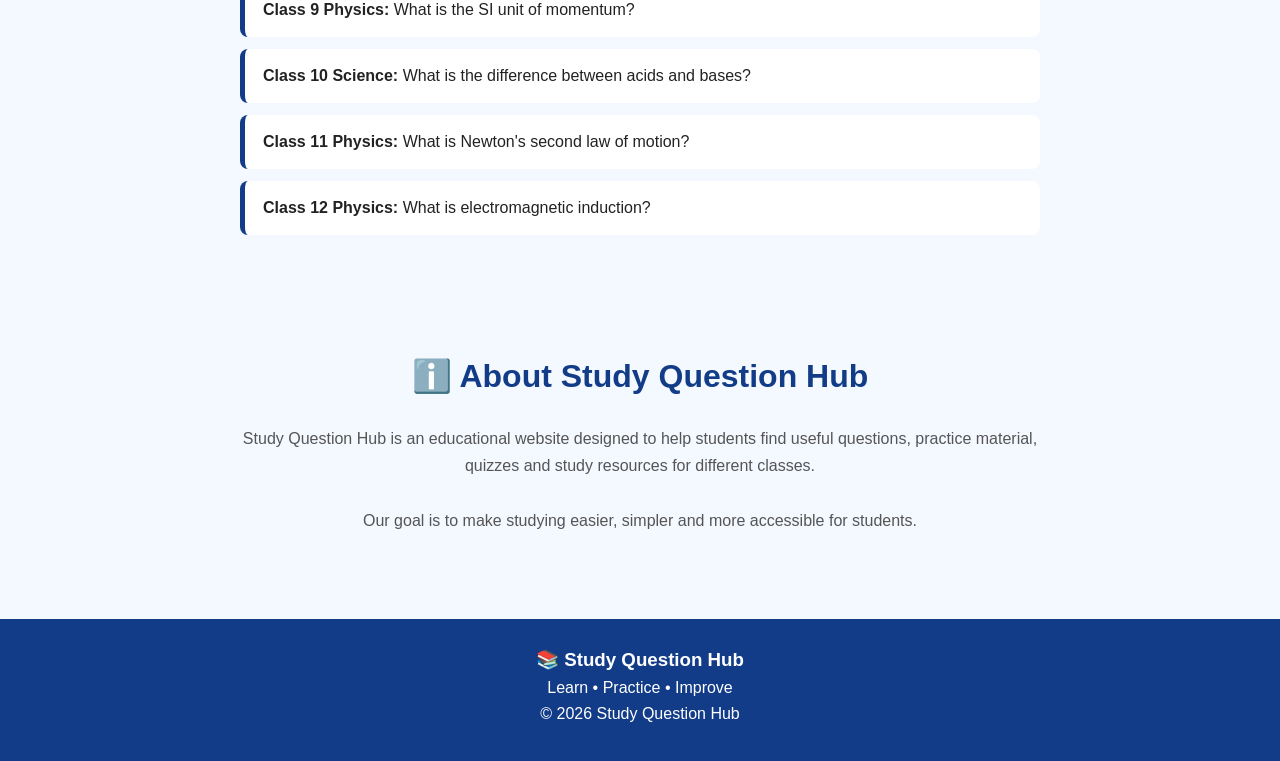
==== commit d7a83a5a: "Revise meta description and enhance search feature Updated the meta description and improved the sea" ====
--- a/index.html
+++ b/index.html
@@ -3,19 +3,17 @@
 
 <head>
   <meta charset="UTF-8">
-
   <meta name="viewport" content="width=device-width, initial-scale=1.0">
 
-  <title>Study Question Hub - Class 9 to 12 Questions & Quiz</title>
+  <title>Study Question Hub - Class 9 to 12 Questions</title>
 
   <meta name="description"
-        content="Study Question Hub provides Class 9, 10, 11 and 12 questions, study material and interactive quizzes for students.">
+        content="Study Question Hub provides useful Class 9, 10, 11 and 12 Science questions, study materials, quizzes and chapter-wise practice for students.">
 
   <meta name="google-site-verification"
         content="mMHiYvYvxlZlBrQwq23YILaAbr515k4HBrYhXa9C_ik">
 
   <style>
-
     * {
       box-sizing: border-box;
       margin: 0;
@@ -33,7 +31,6 @@
     }
 
     /* NAVBAR */
-
     nav {
       background: #123c88;
       padding: 18px 7%;
@@ -63,7 +60,6 @@
     }
 
     /* HERO */
-
     .hero {
       text-align: center;
       padding: 70px 20px;
@@ -83,7 +79,6 @@
     }
 
     /* SEARCH */
-
     .search-box {
       max-width: 650px;
       margin: auto;
@@ -111,11 +106,10 @@
     }
 
     .search-box button:hover {
-      background: #1e40af;
+      background: #0b2d69;
     }
 
     /* SECTION */
-
     section {
       padding: 55px 7%;
     }
@@ -128,7 +122,6 @@
     }
 
     /* CARDS */
-
     .cards {
       display: grid;
       grid-template-columns: repeat(auto-fit, minmax(220px, 1fr));
@@ -169,45 +162,19 @@
     }
 
     .card a:hover {
-      background: #1e40af;
+      background: #0b2d69;
     }
 
     /* QUIZ CARD */
-
     .quiz-card {
-      background: linear-gradient(135deg, #123c88, #2563eb);
-      color: white;
-      padding: 30px;
-      border-radius: 15px;
-      text-align: center;
-      box-shadow: 0 5px 18px rgba(0,0,0,0.15);
+      border: 2px solid #123c88;
     }
 
     .quiz-card h3 {
-      font-size: 25px;
-      margin-bottom: 12px;
-    }
-
-    .quiz-card p {
-      margin-bottom: 20px;
-    }
-
-    .quiz-button {
-      display: inline-block;
-      background: white;
-      color: #123c88;
-      padding: 12px 25px;
-      border-radius: 8px;
-      text-decoration: none;
-      font-weight: bold;
-    }
-
-    .quiz-button:hover {
-      background: #e0f2fe;
+      font-size: 22px;
     }
 
     /* SUBJECTS */
-
     .subject {
       background: white;
       padding: 20px;
@@ -226,7 +193,6 @@
     }
 
     /* POPULAR QUESTIONS */
-
     .questions {
       max-width: 800px;
       margin: auto;
@@ -242,7 +208,6 @@
     }
 
     /* ABOUT */
-
     .about {
       max-width: 800px;
       margin: auto;
@@ -252,7 +217,6 @@
     }
 
     /* FOOTER */
-
     footer {
       background: #123c88;
       color: white;
@@ -266,7 +230,6 @@
     }
 
     /* MOBILE */
-
     @media (max-width: 600px) {
 
       nav {
@@ -297,18 +260,13 @@
       section {
         padding: 40px 5%;
       }
-
-    }
-
+    }
   </style>
-
 </head>
 
 <body>
 
-
   <!-- NAVIGATION -->
-
   <nav>
 
     <div class="logo">
@@ -316,24 +274,17 @@
     </div>
 
     <div>
-
       <a href="#home">Home</a>
-
       <a href="#classes">Classes</a>
-
+      <a href="#subjects">Subjects</a>
       <a href="#quiz">Quiz</a>
-
-      <a href="#subjects">Subjects</a>
-
       <a href="#about">About</a>
-
     </div>
 
   </nav>
 
 
   <!-- HERO -->
-
   <section class="hero" id="home">
 
     <h1>
@@ -349,11 +300,11 @@
       <input
         type="text"
         id="searchInput"
-        placeholder="🔎 Search questions..."
+        placeholder="Search questions..."
         onkeyup="searchQuestions()">
 
       <button onclick="searchQuestions()">
-        Search
+        🔎 Search
       </button>
 
     </div>
@@ -362,7 +313,6 @@
 
 
   <!-- CLASSES -->
-
   <section id="classes">
 
     <h2 class="section-title">
@@ -371,10 +321,12 @@
 
     <div class="cards">
 
-
+      <!-- CLASS 9 -->
       <div class="card">
 
-        <h3>Class 9</h3>
+        <h3>
+          Class 9
+        </h3>
 
         <p>
           Questions and study material for Class 9 students.
@@ -387,9 +339,12 @@
       </div>
 
 
+      <!-- CLASS 10 -->
       <div class="card">
 
-        <h3>Class 10</h3>
+        <h3>
+          Class 10
+        </h3>
 
         <p>
           Important questions and practice material for Class 10.
@@ -402,12 +357,15 @@
       </div>
 
 
+      <!-- CLASS 11 -->
       <div class="card">
 
-        <h3>Class 11 Science</h3>
-
-        <p>
-          Physics, Chemistry and Biology questions.
+        <h3>
+          Class 11 Science
+        </h3>
+
+        <p>
+          Science questions and study resources for Class 11.
         </p>
 
         <a href="class11.html">
@@ -417,12 +375,15 @@
       </div>
 
 
+      <!-- CLASS 12 -->
       <div class="card">
 
-        <h3>Class 12 Science</h3>
-
-        <p>
-          Important Science questions for Class 12.
+        <h3>
+          Class 12 Science
+        </h3>
+
+        <p>
+          Important Science questions for Class 12 students.
         </p>
 
         <a href="class12.html">
@@ -431,35 +392,36 @@
 
       </div>
 
-
     </div>
 
   </section>
 
 
   <!-- QUIZ -->
-
   <section id="quiz">
 
     <h2 class="section-title">
-      🧠 Interactive Quiz
+      📝 Online Quiz
     </h2>
 
-    <div class="quiz-card">
-
-      <h3>
-        Test Your Knowledge!
-      </h3>
-
-      <p>
-        Answer MCQ questions and check your score instantly.
-      </p>
-
-      <a
-        href="quiz.html"
-        class="quiz-button">
-        🚀 Start Quiz
-      </a>
+    <div class="cards">
+
+      <div class="card quiz-card">
+
+        <h3>
+          🎯 Test Your Knowledge
+        </h3>
+
+        <p>
+          Take online quizzes and test your knowledge
+          with questions for Class 9 to 12.
+        </p>
+
+        <a href="quiz.html">
+          Start Quiz
+        </a>
+
+      </div>
 
     </div>
 
@@ -467,7 +429,6 @@
 
 
   <!-- SUBJECTS -->
-
   <section id="subjects">
 
     <h2 class="section-title">
@@ -476,10 +437,11 @@
 
     <div class="cards">
 
-
       <div class="subject">
 
-        <h3>🔬 Science</h3>
+        <h3>
+          🔬 Science
+        </h3>
 
         <p>
           Physics • Chemistry • Biology
@@ -490,7 +452,9 @@
 
       <div class="subject">
 
-        <h3>📐 Mathematics</h3>
+        <h3>
+          📐 Mathematics
+        </h3>
 
         <p>
           Formulas • Questions • Practice
@@ -501,7 +465,9 @@
 
       <div class="subject">
 
-        <h3>🌍 Social Science</h3>
+        <h3>
+          🌍 Social Science
+        </h3>
 
         <p>
           History • Geography • Civics • Economics
@@ -512,7 +478,9 @@
 
       <div class="subject">
 
-        <h3>📚 English</h3>
+        <h3>
+          📚 English
+        </h3>
 
         <p>
           Grammar • Literature • Writing
@@ -520,14 +488,12 @@
 
       </div>
 
-
     </div>
 
   </section>
 
 
   <!-- POPULAR QUESTIONS -->
-
   <section>
 
     <h2 class="section-title">
@@ -536,10 +502,11 @@
 
     <div class="questions">
 
-
       <div class="question">
 
-        <b>Class 9 Science:</b>
+        <b>
+          Class 9 Science:
+        </b>
 
         What is the difference between an element and a compound?
 
@@ -548,7 +515,9 @@
 
       <div class="question">
 
-        <b>Class 9 Physics:</b>
+        <b>
+          Class 9 Physics:
+        </b>
 
         What is the SI unit of momentum?
 
@@ -557,7 +526,9 @@
 
       <div class="question">
 
-        <b>Class 10 Science:</b>
+        <b>
+          Class 10 Science:
+        </b>
 
         What is the difference between acids and bases?
 
@@ -566,20 +537,31 @@
 
       <div class="question">
 
-        <b>Class 11 Physics:</b>
+        <b>
+          Class 11 Physics:
+        </b>
 
         What is Newton's second law of motion?
 
       </div>
 
 
+      <div class="question">
+
+        <b>
+          Class 12 Physics:
+        </b>
+
+        What is electromagnetic induction?
+
+      </div>
+
     </div>
 
   </section>
 
 
   <!-- ABOUT -->
-
   <section id="about">
 
     <h2 class="section-title">
@@ -589,20 +571,16 @@
     <div class="about">
 
       <p>
-
         Study Question Hub is an educational website designed
-        to help students find useful questions, practice material
-        and study resources for different classes.
-
+        to help students find useful questions, practice material,
+        quizzes and study resources for different classes.
       </p>
 
       <br>
 
       <p>
-
         Our goal is to make studying easier, simpler and more
         accessible for students.
-
       </p>
 
     </div>
@@ -611,7 +589,6 @@
 
 
   <!-- FOOTER -->
-
   <footer>
 
     <h3>
@@ -630,7 +607,6 @@
 
 
   <!-- SEARCH JAVASCRIPT -->
-
   <script>
 
     function searchQuestions() {
@@ -638,7 +614,8 @@
       let input =
         document.getElementById("searchInput")
         .value
-        .toLowerCase();
+        .toLowerCase()
+        .trim();
 
       let questions =
         document.querySelectorAll(".question");
@@ -664,7 +641,5 @@
 
   </script>
 
-
 </body>
-
 </html>
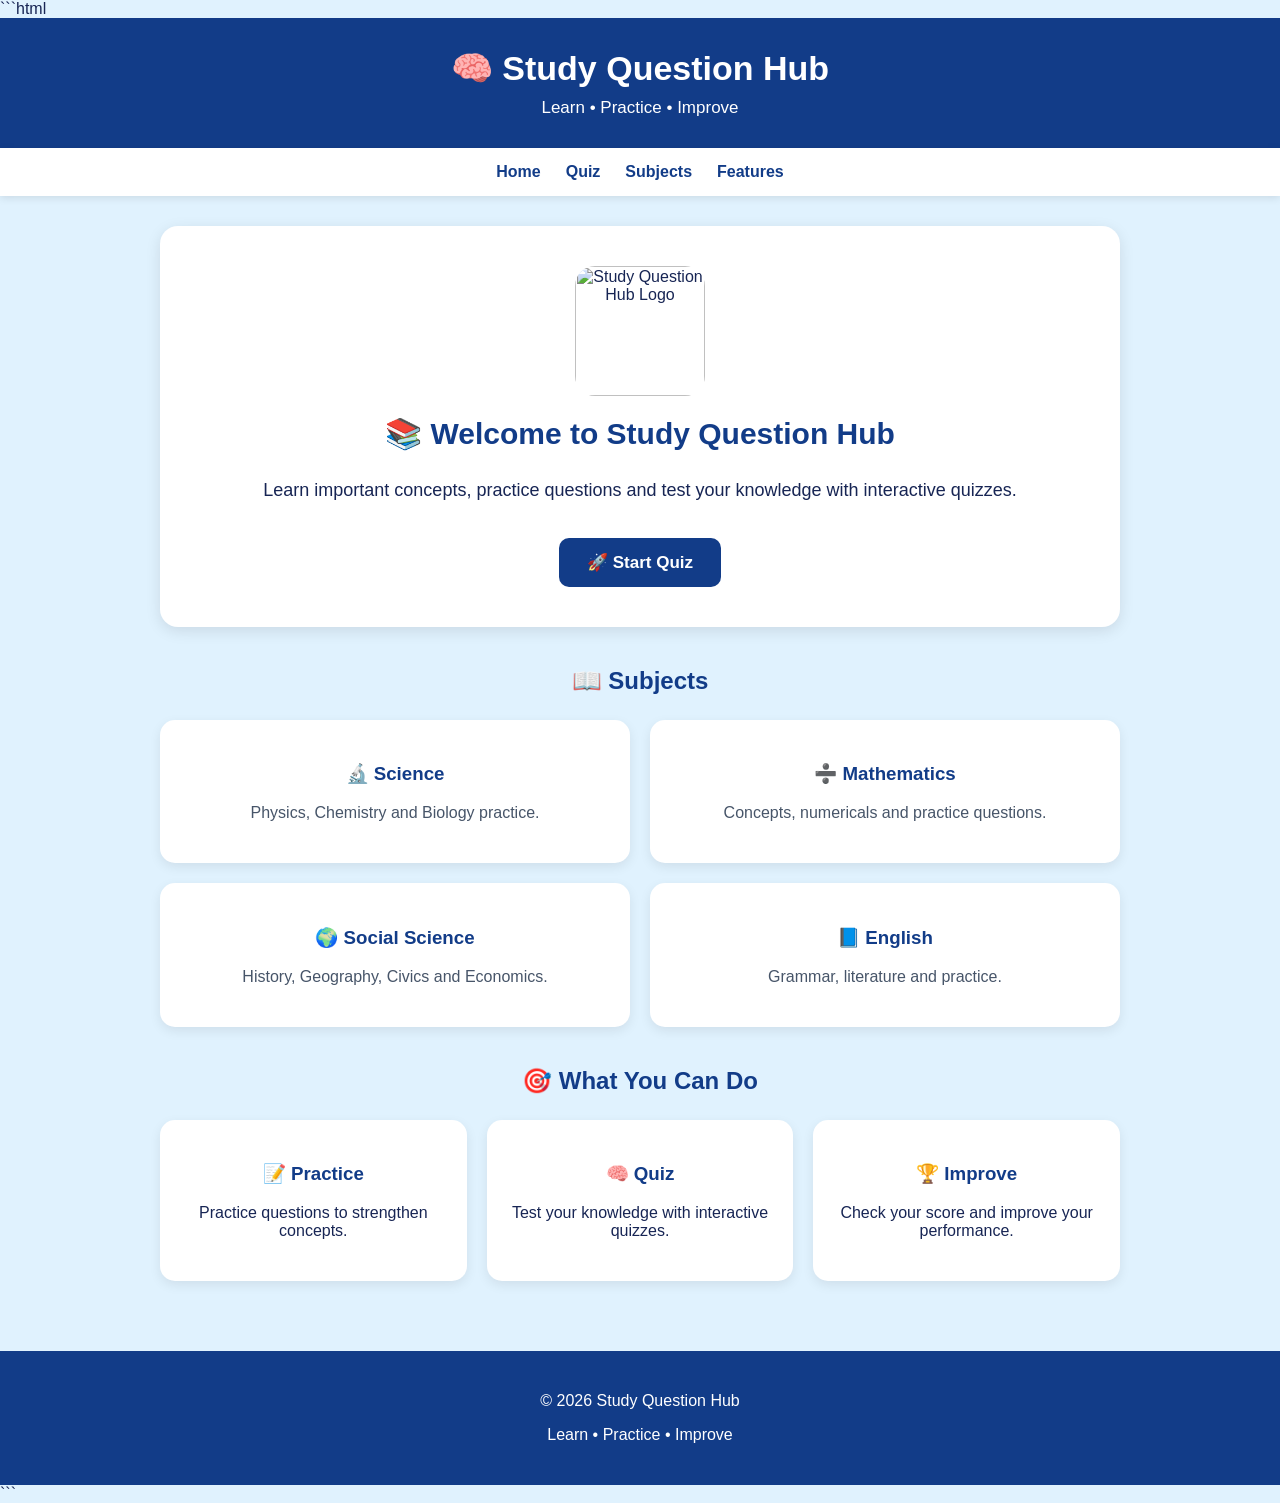
==== commit 22d2d057: "Update index.html" ====
--- a/index.html
+++ b/index.html
@@ -1,645 +1,436 @@
+```html
 <!DOCTYPE html>
 <html lang="en">
 
 <head>
-  <meta charset="UTF-8">
-  <meta name="viewport" content="width=device-width, initial-scale=1.0">
-
-  <title>Study Question Hub - Class 9 to 12 Questions</title>
-
-  <meta name="description"
-        content="Study Question Hub provides useful Class 9, 10, 11 and 12 Science questions, study materials, quizzes and chapter-wise practice for students.">
-
-  <meta name="google-site-verification"
-        content="mMHiYvYvxlZlBrQwq23YILaAbr515k4HBrYhXa9C_ik">
-
-  <style>
-    * {
-      box-sizing: border-box;
-      margin: 0;
-      padding: 0;
-    }
-
-    html {
-      scroll-behavior: smooth;
-    }
-
-    body {
-      font-family: Arial, sans-serif;
-      background: #f4f8ff;
-      color: #222;
-    }
-
-    /* NAVBAR */
-    nav {
-      background: #123c88;
-      padding: 18px 7%;
-      display: flex;
-      justify-content: space-between;
-      align-items: center;
-      position: sticky;
-      top: 0;
-      z-index: 100;
-    }
-
-    .logo {
-      color: white;
-      font-size: 24px;
-      font-weight: bold;
-    }
-
-    nav a {
-      color: white;
-      text-decoration: none;
-      margin-left: 20px;
-      font-size: 16px;
-    }
-
-    nav a:hover {
-      text-decoration: underline;
-    }
-
-    /* HERO */
-    .hero {
-      text-align: center;
-      padding: 70px 20px;
-      background: linear-gradient(135deg, #dceeff, #ffffff);
-    }
-
-    .hero h1 {
-      font-size: 45px;
-      color: #123c88;
-      margin-bottom: 15px;
-    }
-
-    .hero p {
-      font-size: 20px;
-      color: #555;
-      margin-bottom: 30px;
-    }
-
-    /* SEARCH */
-    .search-box {
-      max-width: 650px;
-      margin: auto;
-      display: flex;
-      gap: 10px;
-    }
-
-    .search-box input {
-      flex: 1;
-      padding: 15px;
-      border: 2px solid #123c88;
-      border-radius: 10px;
-      font-size: 16px;
-      outline: none;
-    }
-
-    .search-box button {
-      background: #123c88;
-      color: white;
-      border: none;
-      padding: 15px 25px;
-      border-radius: 10px;
-      cursor: pointer;
-      font-size: 16px;
-    }
-
-    .search-box button:hover {
-      background: #0b2d69;
-    }
-
-    /* SECTION */
-    section {
-      padding: 55px 7%;
-    }
-
-    .section-title {
-      text-align: center;
-      color: #123c88;
-      font-size: 32px;
-      margin-bottom: 30px;
-    }
-
-    /* CARDS */
-    .cards {
-      display: grid;
-      grid-template-columns: repeat(auto-fit, minmax(220px, 1fr));
-      gap: 20px;
-    }
-
-    .card {
-      background: white;
-      padding: 25px;
-      border-radius: 15px;
-      text-align: center;
-      box-shadow: 0 4px 15px rgba(0,0,0,0.08);
-      transition: 0.3s;
-    }
-
-    .card:hover {
-      transform: translateY(-5px);
-    }
-
-    .card h3 {
-      color: #123c88;
-      margin-bottom: 12px;
-    }
-
-    .card p {
-      color: #666;
-      margin-bottom: 15px;
-      line-height: 1.5;
-    }
-
-    .card a {
-      display: inline-block;
-      background: #123c88;
-      color: white;
-      text-decoration: none;
-      padding: 10px 18px;
-      border-radius: 8px;
-    }
-
-    .card a:hover {
-      background: #0b2d69;
-    }
-
-    /* QUIZ CARD */
-    .quiz-card {
-      border: 2px solid #123c88;
-    }
-
-    .quiz-card h3 {
-      font-size: 22px;
-    }
-
-    /* SUBJECTS */
-    .subject {
-      background: white;
-      padding: 20px;
-      border-radius: 12px;
-      text-align: center;
-      box-shadow: 0 3px 12px rgba(0,0,0,0.07);
-    }
-
-    .subject h3 {
-      color: #123c88;
-      margin-bottom: 8px;
-    }
-
-    .subject p {
-      color: #666;
-    }
-
-    /* POPULAR QUESTIONS */
-    .questions {
-      max-width: 800px;
-      margin: auto;
-    }
-
-    .question {
-      background: white;
-      padding: 18px;
-      margin-bottom: 12px;
-      border-left: 5px solid #123c88;
-      border-radius: 8px;
-      text-align: left;
-    }
-
-    /* ABOUT */
-    .about {
-      max-width: 800px;
-      margin: auto;
-      text-align: center;
-      line-height: 1.7;
-      color: #555;
-    }
-
-    /* FOOTER */
-    footer {
-      background: #123c88;
-      color: white;
-      text-align: center;
-      padding: 30px 20px;
-      margin-top: 30px;
-    }
-
-    footer p {
-      margin: 8px;
-    }
-
-    /* MOBILE */
-    @media (max-width: 600px) {
-
-      nav {
-        flex-direction: column;
-        gap: 12px;
-      }
-
-      nav a {
-        margin: 5px;
-      }
-
-      .hero h1 {
-        font-size: 32px;
-      }
-
-      .hero p {
-        font-size: 17px;
-      }
-
-      .search-box {
-        flex-direction: column;
-      }
-
-      .search-box button {
-        width: 100%;
-      }
-
-      section {
-        padding: 40px 5%;
-      }
-    }
-  </style>
+
+    <meta charset="UTF-8">
+
+    <meta name="viewport"
+        content="width=device-width, initial-scale=1.0">
+
+    <title>Study Question Hub | Study, Practice & Quiz</title>
+
+    <!-- Website Logo / Favicon -->
+    <link rel="icon"
+        type="image/png"
+        href="logo.png">
+
+    <!-- Google Search Description -->
+    <meta name="description"
+        content="Study Question Hub - Learn, practice questions and take quizzes for students.">
+
+    <style>
+
+        * {
+            box-sizing: border-box;
+        }
+
+        body {
+            margin: 0;
+            font-family: Arial, sans-serif;
+            background: #e0f2fe;
+            color: #172554;
+        }
+
+        header {
+            background: #123c88;
+            color: white;
+            text-align: center;
+            padding: 30px 15px;
+        }
+
+        header h1 {
+            margin: 0;
+            font-size: 34px;
+        }
+
+        header p {
+            margin: 10px 0 0;
+            font-size: 17px;
+        }
+
+        nav {
+            background: white;
+            display: flex;
+            justify-content: center;
+            gap: 25px;
+            padding: 15px;
+            box-shadow: 0 2px 8px rgba(0, 0, 0, 0.1);
+        }
+
+        nav a {
+            text-decoration: none;
+            color: #123c88;
+            font-weight: bold;
+        }
+
+        nav a:hover {
+            color: #1e40af;
+        }
+
+        .container {
+            max-width: 1000px;
+            margin: auto;
+            padding: 30px 20px;
+        }
+
+        .hero {
+            background: white;
+            text-align: center;
+            padding: 40px 25px;
+            border-radius: 18px;
+            box-shadow: 0 4px 15px rgba(0, 0, 0, 0.1);
+        }
+
+        .hero-logo {
+            width: 130px;
+            height: 130px;
+            object-fit: cover;
+            border-radius: 20px;
+            margin-bottom: 10px;
+        }
+
+        .hero h2 {
+            color: #123c88;
+            font-size: 30px;
+            margin-top: 10px;
+        }
+
+        .hero p {
+            font-size: 18px;
+            line-height: 1.6;
+        }
+
+        .quiz-button {
+            display: inline-block;
+            margin-top: 15px;
+            background: #123c88;
+            color: white;
+            padding: 14px 28px;
+            border-radius: 10px;
+            text-decoration: none;
+            font-weight: bold;
+            font-size: 17px;
+        }
+
+        .quiz-button:hover {
+            background: #1e40af;
+        }
+
+        .section-title {
+            text-align: center;
+            color: #123c88;
+            margin-top: 40px;
+        }
+
+        .subjects {
+            display: grid;
+            grid-template-columns: repeat(2, 1fr);
+            gap: 20px;
+            margin-top: 25px;
+        }
+
+        .subject {
+            background: white;
+            padding: 25px;
+            border-radius: 15px;
+            text-align: center;
+            box-shadow: 0 4px 12px rgba(0, 0, 0, 0.08);
+        }
+
+        .subject h3 {
+            color: #123c88;
+        }
+
+        .subject p {
+            color: #475569;
+        }
+
+        .features {
+            display: grid;
+            grid-template-columns: repeat(3, 1fr);
+            gap: 20px;
+            margin-top: 25px;
+        }
+
+        .feature {
+            background: white;
+            padding: 25px;
+            border-radius: 15px;
+            text-align: center;
+            box-shadow: 0 4px 12px rgba(0, 0, 0, 0.08);
+        }
+
+        .feature h3 {
+            color: #123c88;
+        }
+
+        footer {
+            background: #123c88;
+            color: white;
+            text-align: center;
+            padding: 25px;
+            margin-top: 40px;
+        }
+
+        @media (max-width: 700px) {
+
+            header h1 {
+                font-size: 27px;
+            }
+
+            nav {
+                gap: 12px;
+                flex-wrap: wrap;
+            }
+
+            .subjects {
+                grid-template-columns: 1fr;
+            }
+
+            .features {
+                grid-template-columns: 1fr;
+            }
+
+            .hero-logo {
+                width: 110px;
+                height: 110px;
+            }
+
+        }
+
+    </style>
+
 </head>
 
+
 <body>
 
-  <!-- NAVIGATION -->
-  <nav>
-
-    <div class="logo">
-      📚 Study Question Hub
-    </div>
-
-    <div>
-      <a href="#home">Home</a>
-      <a href="#classes">Classes</a>
-      <a href="#subjects">Subjects</a>
-      <a href="#quiz">Quiz</a>
-      <a href="#about">About</a>
-    </div>
-
-  </nav>
-
-
-  <!-- HERO -->
-  <section class="hero" id="home">
-
-    <h1>
-      Study Question Hub
-    </h1>
-
-    <p>
-      Learn • Practice • Improve
-    </p>
-
-    <div class="search-box">
-
-      <input
-        type="text"
-        id="searchInput"
-        placeholder="Search questions..."
-        onkeyup="searchQuestions()">
-
-      <button onclick="searchQuestions()">
-        🔎 Search
-      </button>
-
-    </div>
-
-  </section>
-
-
-  <!-- CLASSES -->
-  <section id="classes">
-
-    <h2 class="section-title">
-      📚 Choose Your Class
-    </h2>
-
-    <div class="cards">
-
-      <!-- CLASS 9 -->
-      <div class="card">
-
-        <h3>
-          Class 9
-        </h3>
+
+    <!-- HEADER -->
+
+    <header>
+
+        <h1>🧠 Study Question Hub</h1>
 
         <p>
-          Questions and study material for Class 9 students.
+            Learn • Practice • Improve
         </p>
 
-        <a href="class9.html">
-          Study Class 9
+    </header>
+
+
+    <!-- NAVIGATION -->
+
+    <nav>
+
+        <a href="index.html">
+            Home
         </a>
 
-      </div>
-
-
-      <!-- CLASS 10 -->
-      <div class="card">
-
-        <h3>
-          Class 10
-        </h3>
+        <a href="quiz.html">
+            Quiz
+        </a>
+
+        <a href="#subjects">
+            Subjects
+        </a>
+
+        <a href="#features">
+            Features
+        </a>
+
+    </nav>
+
+
+    <main>
+
+        <div class="container">
+
+
+            <!-- HERO -->
+
+            <section class="hero">
+
+                <img
+                    src="logo.png"
+                    alt="Study Question Hub Logo"
+                    class="hero-logo">
+
+                <h2>
+                    📚 Welcome to Study Question Hub
+                </h2>
+
+                <p>
+                    Learn important concepts,
+                    practice questions and
+                    test your knowledge with
+                    interactive quizzes.
+                </p>
+
+                <a
+                    class="quiz-button"
+                    href="quiz.html">
+
+                    🚀 Start Quiz
+
+                </a>
+
+            </section>
+
+
+            <!-- SUBJECTS -->
+
+            <section id="subjects">
+
+                <h2 class="section-title">
+                    📖 Subjects
+                </h2>
+
+                <div class="subjects">
+
+
+                    <div class="subject">
+
+                        <h3>
+                            🔬 Science
+                        </h3>
+
+                        <p>
+                            Physics, Chemistry
+                            and Biology practice.
+                        </p>
+
+                    </div>
+
+
+                    <div class="subject">
+
+                        <h3>
+                            ➗ Mathematics
+                        </h3>
+
+                        <p>
+                            Concepts, numericals
+                            and practice questions.
+                        </p>
+
+                    </div>
+
+
+                    <div class="subject">
+
+                        <h3>
+                            🌍 Social Science
+                        </h3>
+
+                        <p>
+                            History, Geography,
+                            Civics and Economics.
+                        </p>
+
+                    </div>
+
+
+                    <div class="subject">
+
+                        <h3>
+                            📘 English
+                        </h3>
+
+                        <p>
+                            Grammar, literature
+                            and practice.
+                        </p>
+
+                    </div>
+
+
+                </div>
+
+            </section>
+
+
+            <!-- FEATURES -->
+
+            <section id="features">
+
+                <h2 class="section-title">
+                    🎯 What You Can Do
+                </h2>
+
+                <div class="features">
+
+
+                    <div class="feature">
+
+                        <h3>
+                            📝 Practice
+                        </h3>
+
+                        <p>
+                            Practice questions
+                            to strengthen concepts.
+                        </p>
+
+                    </div>
+
+
+                    <div class="feature">
+
+                        <h3>
+                            🧠 Quiz
+                        </h3>
+
+                        <p>
+                            Test your knowledge
+                            with interactive quizzes.
+                        </p>
+
+                    </div>
+
+
+                    <div class="feature">
+
+                        <h3>
+                            🏆 Improve
+                        </h3>
+
+                        <p>
+                            Check your score
+                            and improve your performance.
+                        </p>
+
+                    </div>
+
+
+                </div>
+
+            </section>
+
+
+        </div>
+
+    </main>
+
+
+    <!-- FOOTER -->
+
+    <footer>
 
         <p>
-          Important questions and practice material for Class 10.
+            © 2026 Study Question Hub
         </p>
 
-        <a href="class10.html">
-          Study Class 10
-        </a>
-
-      </div>
-
-
-      <!-- CLASS 11 -->
-      <div class="card">
-
-        <h3>
-          Class 11 Science
-        </h3>
-
         <p>
-          Science questions and study resources for Class 11.
+            Learn • Practice • Improve
         </p>
 
-        <a href="class11.html">
-          Study Class 11
-        </a>
-
-      </div>
-
-
-      <!-- CLASS 12 -->
-      <div class="card">
-
-        <h3>
-          Class 12 Science
-        </h3>
-
-        <p>
-          Important Science questions for Class 12 students.
-        </p>
-
-        <a href="class12.html">
-          Study Class 12
-        </a>
-
-      </div>
-
-    </div>
-
-  </section>
-
-
-  <!-- QUIZ -->
-  <section id="quiz">
-
-    <h2 class="section-title">
-      📝 Online Quiz
-    </h2>
-
-    <div class="cards">
-
-      <div class="card quiz-card">
-
-        <h3>
-          🎯 Test Your Knowledge
-        </h3>
-
-        <p>
-          Take online quizzes and test your knowledge
-          with questions for Class 9 to 12.
-        </p>
-
-        <a href="quiz.html">
-          Start Quiz
-        </a>
-
-      </div>
-
-    </div>
-
-  </section>
-
-
-  <!-- SUBJECTS -->
-  <section id="subjects">
-
-    <h2 class="section-title">
-      📖 Subjects
-    </h2>
-
-    <div class="cards">
-
-      <div class="subject">
-
-        <h3>
-          🔬 Science
-        </h3>
-
-        <p>
-          Physics • Chemistry • Biology
-        </p>
-
-      </div>
-
-
-      <div class="subject">
-
-        <h3>
-          📐 Mathematics
-        </h3>
-
-        <p>
-          Formulas • Questions • Practice
-        </p>
-
-      </div>
-
-
-      <div class="subject">
-
-        <h3>
-          🌍 Social Science
-        </h3>
-
-        <p>
-          History • Geography • Civics • Economics
-        </p>
-
-      </div>
-
-
-      <div class="subject">
-
-        <h3>
-          📚 English
-        </h3>
-
-        <p>
-          Grammar • Literature • Writing
-        </p>
-
-      </div>
-
-    </div>
-
-  </section>
-
-
-  <!-- POPULAR QUESTIONS -->
-  <section>
-
-    <h2 class="section-title">
-      ⭐ Popular Questions
-    </h2>
-
-    <div class="questions">
-
-      <div class="question">
-
-        <b>
-          Class 9 Science:
-        </b>
-
-        What is the difference between an element and a compound?
-
-      </div>
-
-
-      <div class="question">
-
-        <b>
-          Class 9 Physics:
-        </b>
-
-        What is the SI unit of momentum?
-
-      </div>
-
-
-      <div class="question">
-
-        <b>
-          Class 10 Science:
-        </b>
-
-        What is the difference between acids and bases?
-
-      </div>
-
-
-      <div class="question">
-
-        <b>
-          Class 11 Physics:
-        </b>
-
-        What is Newton's second law of motion?
-
-      </div>
-
-
-      <div class="question">
-
-        <b>
-          Class 12 Physics:
-        </b>
-
-        What is electromagnetic induction?
-
-      </div>
-
-    </div>
-
-  </section>
-
-
-  <!-- ABOUT -->
-  <section id="about">
-
-    <h2 class="section-title">
-      ℹ️ About Study Question Hub
-    </h2>
-
-    <div class="about">
-
-      <p>
-        Study Question Hub is an educational website designed
-        to help students find useful questions, practice material,
-        quizzes and study resources for different classes.
-      </p>
-
-      <br>
-
-      <p>
-        Our goal is to make studying easier, simpler and more
-        accessible for students.
-      </p>
-
-    </div>
-
-  </section>
-
-
-  <!-- FOOTER -->
-  <footer>
-
-    <h3>
-      📚 Study Question Hub
-    </h3>
-
-    <p>
-      Learn • Practice • Improve
-    </p>
-
-    <p>
-      © 2026 Study Question Hub
-    </p>
-
-  </footer>
-
-
-  <!-- SEARCH JAVASCRIPT -->
-  <script>
-
-    function searchQuestions() {
-
-      let input =
-        document.getElementById("searchInput")
-        .value
-        .toLowerCase()
-        .trim();
-
-      let questions =
-        document.querySelectorAll(".question");
-
-      questions.forEach(function(question) {
-
-        let text =
-          question.innerText.toLowerCase();
-
-        if (text.includes(input)) {
-
-          question.style.display = "block";
-
-        } else {
-
-          question.style.display = "none";
-
-        }
-
-      });
-
-    }
-
-  </script>
+    </footer>
+
 
 </body>
+
 </html>
+```
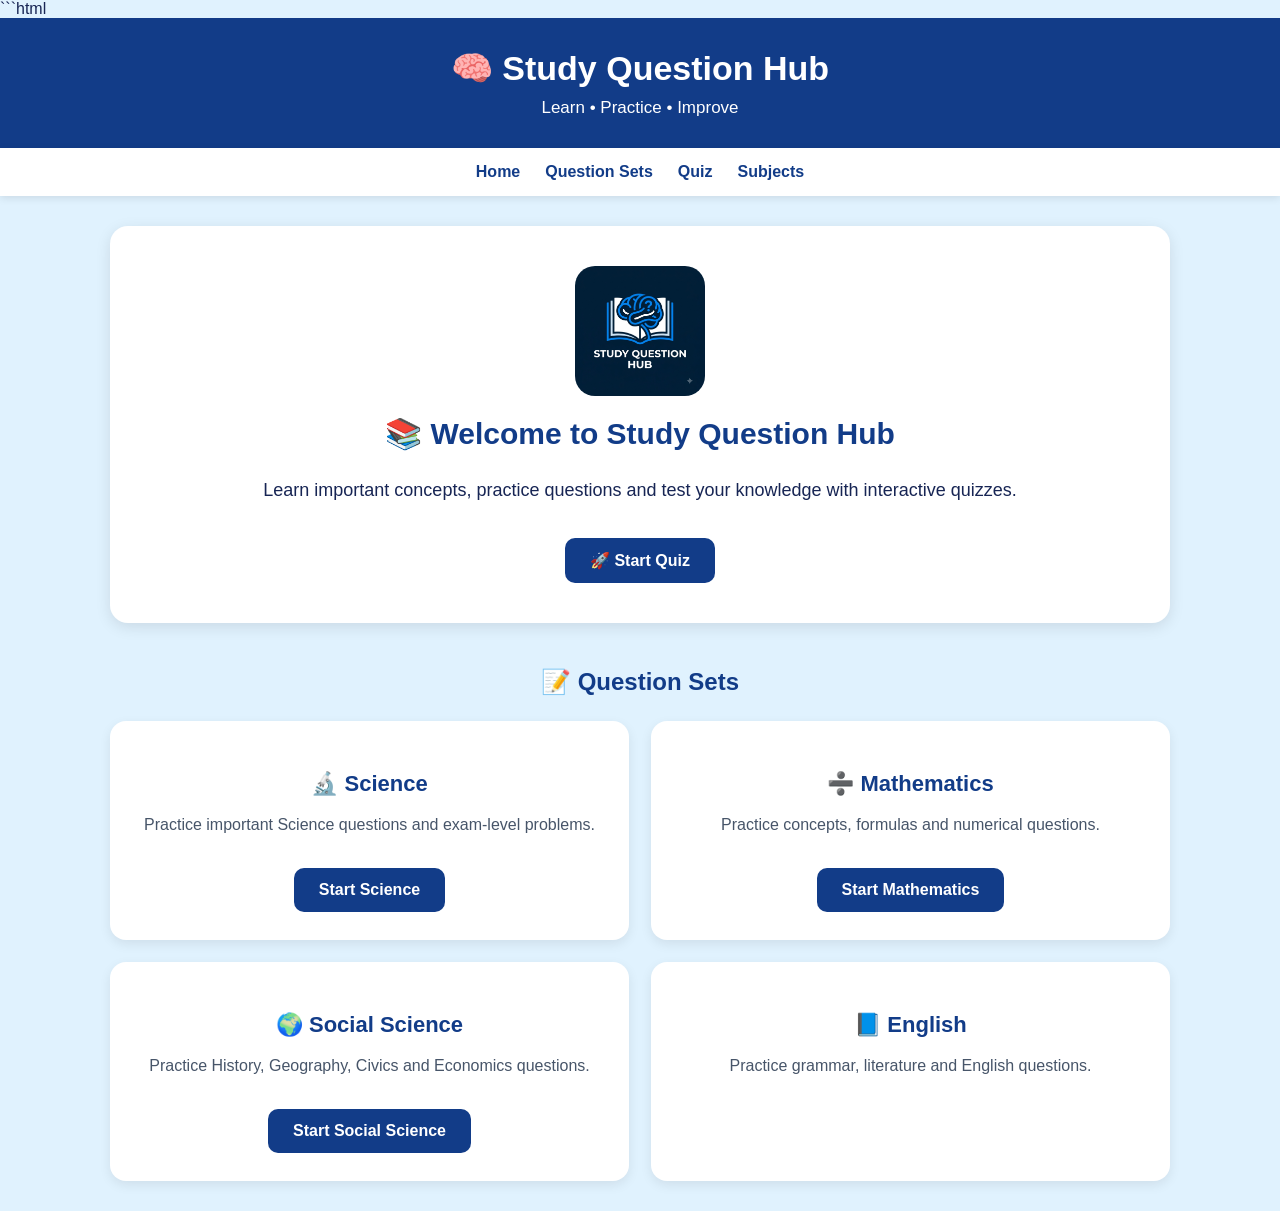
==== commit 2313cde9: "Revise index.html for improved layout and features Updated the HTML structure and styles for the Stu" ====
--- a/index.html
+++ b/index.html
@@ -11,14 +11,13 @@
 
     <title>Study Question Hub | Study, Practice & Quiz</title>
 
-    <!-- Website Logo / Favicon -->
+    <!-- Website Logo -->
     <link rel="icon"
         type="image/png"
         href="logo.png">
 
-    <!-- Google Search Description -->
     <meta name="description"
-        content="Study Question Hub - Learn, practice questions and take quizzes for students.">
+        content="Study Question Hub - Learn, practice questions, question sets and quizzes for students.">
 
     <style>
 
@@ -57,6 +56,9 @@
             gap: 25px;
             padding: 15px;
             box-shadow: 0 2px 8px rgba(0, 0, 0, 0.1);
+            position: sticky;
+            top: 0;
+            z-index: 10;
         }
 
         nav a {
@@ -70,7 +72,7 @@
         }
 
         .container {
-            max-width: 1000px;
+            max-width: 1100px;
             margin: auto;
             padding: 30px 20px;
         }
@@ -102,27 +104,67 @@
             line-height: 1.6;
         }
 
-        .quiz-button {
+        .quiz-button,
+        .set-button {
             display: inline-block;
             margin-top: 15px;
             background: #123c88;
             color: white;
-            padding: 14px 28px;
+            padding: 13px 25px;
             border-radius: 10px;
             text-decoration: none;
             font-weight: bold;
-            font-size: 17px;
-        }
-
-        .quiz-button:hover {
+            font-size: 16px;
+            border: none;
+            cursor: pointer;
+        }
+
+        .quiz-button:hover,
+        .set-button:hover {
             background: #1e40af;
         }
 
         .section-title {
             text-align: center;
             color: #123c88;
-            margin-top: 40px;
-        }
+            margin-top: 45px;
+        }
+
+        /* QUESTION SETS */
+
+        .question-sets {
+            display: grid;
+            grid-template-columns: repeat(2, 1fr);
+            gap: 22px;
+            margin-top: 25px;
+        }
+
+        .question-card {
+            background: white;
+            padding: 28px;
+            border-radius: 16px;
+            box-shadow: 0 4px 12px rgba(0, 0, 0, 0.08);
+            text-align: center;
+            transition: 0.2s;
+        }
+
+        .question-card:hover {
+            transform: translateY(-4px);
+            box-shadow: 0 7px 18px rgba(0, 0, 0, 0.12);
+        }
+
+        .question-card h3 {
+            color: #123c88;
+            font-size: 22px;
+            margin-bottom: 10px;
+        }
+
+        .question-card p {
+            color: #475569;
+            line-height: 1.5;
+        }
+
+        /* SUBJECTS */
 
         .subjects {
             display: grid;
@@ -147,6 +189,8 @@
             color: #475569;
         }
 
+        /* FEATURES */
+
         .features {
             display: grid;
             grid-template-columns: repeat(3, 1fr);
@@ -171,7 +215,7 @@
             color: white;
             text-align: center;
             padding: 25px;
-            margin-top: 40px;
+            margin-top: 50px;
         }
 
         @media (max-width: 700px) {
@@ -185,10 +229,8 @@
                 flex-wrap: wrap;
             }
 
-            .subjects {
-                grid-template-columns: 1fr;
-            }
-
+            .question-sets,
+            .subjects,
             .features {
                 grid-template-columns: 1fr;
             }
@@ -225,21 +267,13 @@
 
     <nav>
 
-        <a href="index.html">
-            Home
-        </a>
-
-        <a href="quiz.html">
-            Quiz
-        </a>
-
-        <a href="#subjects">
-            Subjects
-        </a>
-
-        <a href="#features">
-            Features
-        </a>
+        <a href="index.html">Home</a>
+
+        <a href="#question-sets">Question Sets</a>
+
+        <a href="quiz.html">Quiz</a>
+
+        <a href="#subjects">Subjects</a>
 
     </nav>
 
@@ -280,157 +314,98 @@
             </section>
 
 
-            <!-- SUBJECTS -->
-
-            <section id="subjects">
+            <!-- QUESTION SETS -->
+
+            <section id="question-sets">
 
                 <h2 class="section-title">
-                    📖 Subjects
+                    📝 Question Sets
                 </h2>
 
-                <div class="subjects">
-
-
-                    <div class="subject">
+                <div class="question-sets">
+
+
+                    <div class="question-card">
 
                         <h3>
                             🔬 Science
                         </h3>
 
                         <p>
-                            Physics, Chemistry
-                            and Biology practice.
+                            Practice important
+                            Science questions and
+                            exam-level problems.
                         </p>
 
+                        <a
+                            href="quiz.html"
+                            class="set-button">
+
+                            Start Science
+
+                        </a>
+
                     </div>
 
 
-                    <div class="subject">
+                    <div class="question-card">
 
                         <h3>
                             ➗ Mathematics
                         </h3>
 
                         <p>
-                            Concepts, numericals
-                            and practice questions.
+                            Practice concepts,
+                            formulas and numerical
+                            questions.
                         </p>
 
+                        <a
+                            href="quiz.html"
+                            class="set-button">
+
+                            Start Mathematics
+
+                        </a>
+
                     </div>
 
 
-                    <div class="subject">
+                    <div class="question-card">
 
                         <h3>
                             🌍 Social Science
                         </h3>
 
                         <p>
-                            History, Geography,
-                            Civics and Economics.
+                            Practice History,
+                            Geography, Civics and
+                            Economics questions.
                         </p>
 
+                        <a
+                            href="quiz.html"
+                            class="set-button">
+
+                            Start Social Science
+
+                        </a>
+
                     </div>
 
 
-                    <div class="subject">
+                    <div class="question-card">
 
                         <h3>
                             📘 English
                         </h3>
 
                         <p>
-                            Grammar, literature
-                            and practice.
+                            Practice grammar,
+                            literature and English
+                            questions.
                         </p>
 
-                    </div>
-
-
-                </div>
-
-            </section>
-
-
-            <!-- FEATURES -->
-
-            <section id="features">
-
-                <h2 class="section-title">
-                    🎯 What You Can Do
-                </h2>
-
-                <div class="features">
-
-
-                    <div class="feature">
-
-                        <h3>
-                            📝 Practice
-                        </h3>
-
-                        <p>
-                            Practice questions
-                            to strengthen concepts.
-                        </p>
-
-                    </div>
-
-
-                    <div class="feature">
-
-                        <h3>
-                            🧠 Quiz
-                        </h3>
-
-                        <p>
-                            Test your knowledge
-                            with interactive quizzes.
-                        </p>
-
-                    </div>
-
-
-                    <div class="feature">
-
-                        <h3>
-                            🏆 Improve
-                        </h3>
-
-                        <p>
-                            Check your score
-                            and improve your performance.
-                        </p>
-
-                    </div>
-
-
-                </div>
-
-            </section>
-
-
-        </div>
-
-    </main>
-
-
-    <!-- FOOTER -->
-
-    <footer>
-
-        <p>
-            © 2026 Study Question Hub
-        </p>
-
-        <p>
-            Learn • Practice • Improve
-        </p>
-
-    </footer>
-
-
-</body>
-
-</html>
-```
+                        <a
+                            href="quiz.html"
+                           
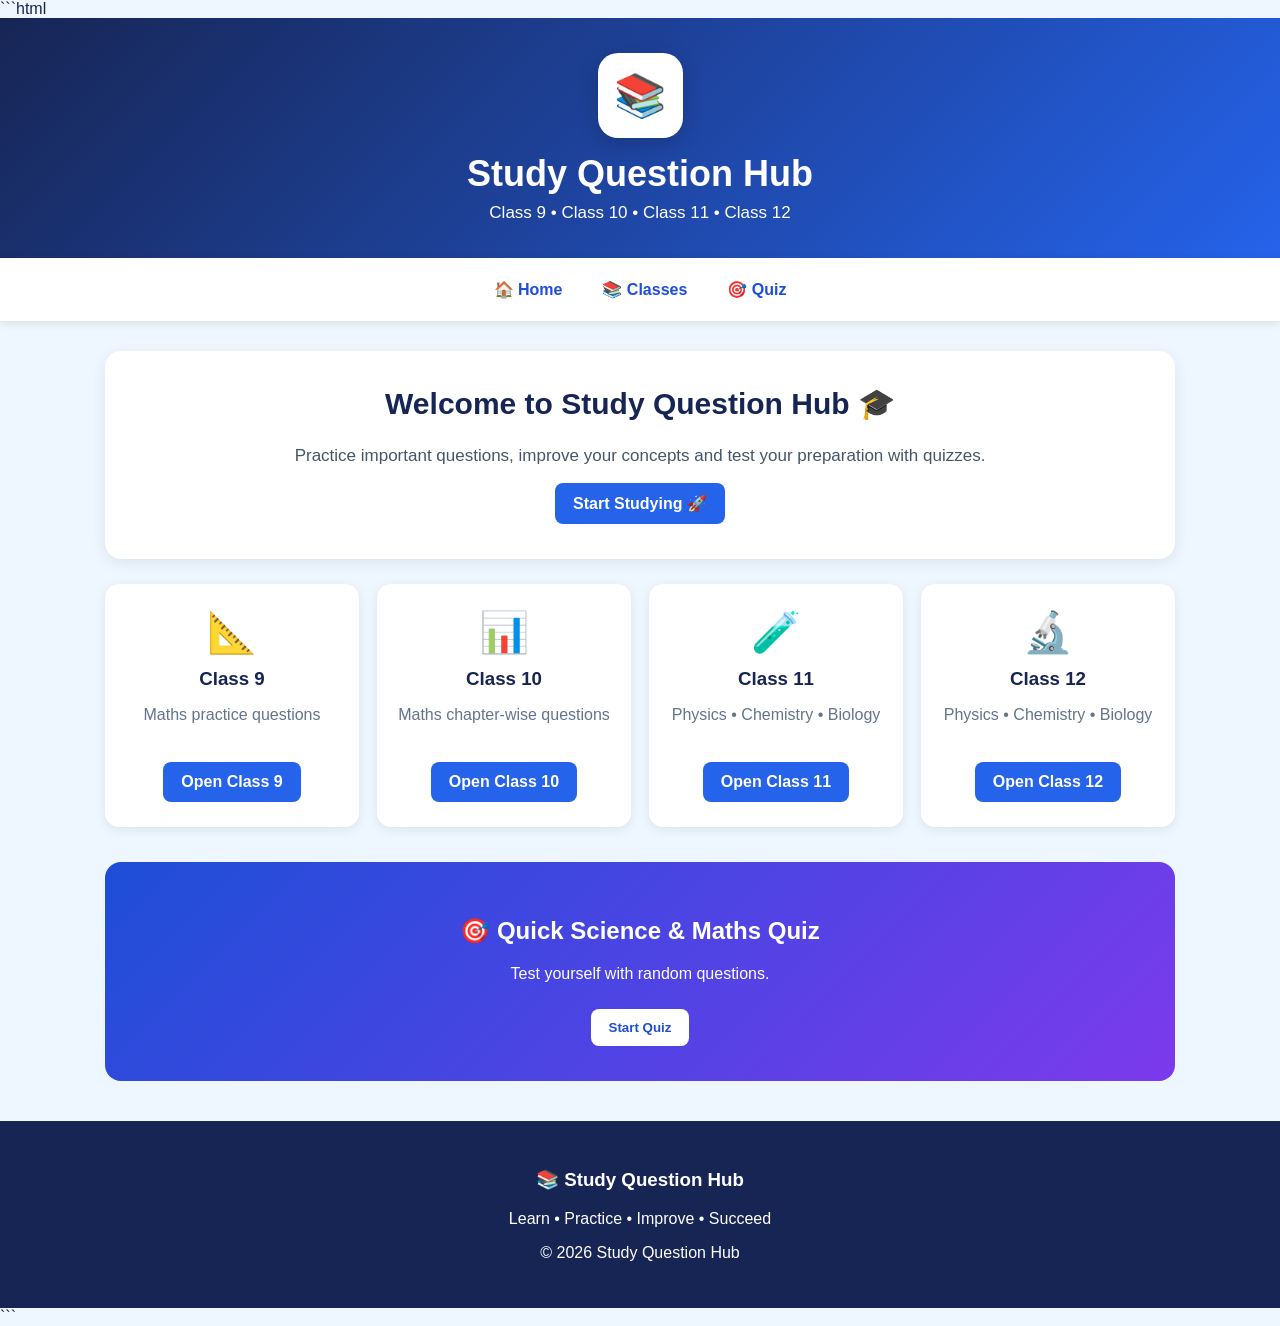
==== commit 9036b5e0: "Update index.html" ====
--- a/index.html
+++ b/index.html
@@ -3,409 +3,796 @@
 <html lang="en">
 
 <head>
-
-    <meta charset="UTF-8">
-
-    <meta name="viewport"
-        content="width=device-width, initial-scale=1.0">
-
-    <title>Study Question Hub | Study, Practice & Quiz</title>
-
-    <!-- Website Logo -->
-    <link rel="icon"
-        type="image/png"
-        href="logo.png">
-
-    <meta name="description"
-        content="Study Question Hub - Learn, practice questions, question sets and quizzes for students.">
-
-    <style>
-
-        * {
-            box-sizing: border-box;
-        }
-
-        body {
-            margin: 0;
-            font-family: Arial, sans-serif;
-            background: #e0f2fe;
-            color: #172554;
-        }
-
-        header {
-            background: #123c88;
-            color: white;
-            text-align: center;
-            padding: 30px 15px;
-        }
-
-        header h1 {
-            margin: 0;
-            font-size: 34px;
-        }
-
-        header p {
-            margin: 10px 0 0;
-            font-size: 17px;
-        }
-
-        nav {
-            background: white;
-            display: flex;
-            justify-content: center;
-            gap: 25px;
-            padding: 15px;
-            box-shadow: 0 2px 8px rgba(0, 0, 0, 0.1);
-            position: sticky;
-            top: 0;
-            z-index: 10;
-        }
-
-        nav a {
-            text-decoration: none;
-            color: #123c88;
-            font-weight: bold;
-        }
-
-        nav a:hover {
-            color: #1e40af;
-        }
-
-        .container {
-            max-width: 1100px;
-            margin: auto;
-            padding: 30px 20px;
-        }
-
-        .hero {
-            background: white;
-            text-align: center;
-            padding: 40px 25px;
-            border-radius: 18px;
-            box-shadow: 0 4px 15px rgba(0, 0, 0, 0.1);
-        }
-
-        .hero-logo {
-            width: 130px;
-            height: 130px;
-            object-fit: cover;
-            border-radius: 20px;
-            margin-bottom: 10px;
-        }
-
-        .hero h2 {
-            color: #123c88;
-            font-size: 30px;
-            margin-top: 10px;
-        }
-
-        .hero p {
-            font-size: 18px;
-            line-height: 1.6;
-        }
-
-        .quiz-button,
-        .set-button {
-            display: inline-block;
-            margin-top: 15px;
-            background: #123c88;
-            color: white;
-            padding: 13px 25px;
-            border-radius: 10px;
-            text-decoration: none;
-            font-weight: bold;
-            font-size: 16px;
-            border: none;
-            cursor: pointer;
-        }
-
-        .quiz-button:hover,
-        .set-button:hover {
-            background: #1e40af;
-        }
-
-        .section-title {
-            text-align: center;
-            color: #123c88;
-            margin-top: 45px;
-        }
-
-        /* QUESTION SETS */
-
-        .question-sets {
-            display: grid;
-            grid-template-columns: repeat(2, 1fr);
-            gap: 22px;
-            margin-top: 25px;
-        }
-
-        .question-card {
-            background: white;
-            padding: 28px;
-            border-radius: 16px;
-            box-shadow: 0 4px 12px rgba(0, 0, 0, 0.08);
-            text-align: center;
-            transition: 0.2s;
-        }
-
-        .question-card:hover {
-            transform: translateY(-4px);
-            box-shadow: 0 7px 18px rgba(0, 0, 0, 0.12);
-        }
-
-        .question-card h3 {
-            color: #123c88;
-            font-size: 22px;
-            margin-bottom: 10px;
-        }
-
-        .question-card p {
-            color: #475569;
-            line-height: 1.5;
-        }
-
-        /* SUBJECTS */
-
-        .subjects {
-            display: grid;
-            grid-template-columns: repeat(2, 1fr);
-            gap: 20px;
-            margin-top: 25px;
-        }
-
-        .subject {
-            background: white;
-            padding: 25px;
-            border-radius: 15px;
-            text-align: center;
-            box-shadow: 0 4px 12px rgba(0, 0, 0, 0.08);
-        }
-
-        .subject h3 {
-            color: #123c88;
-        }
-
-        .subject p {
-            color: #475569;
-        }
-
-        /* FEATURES */
-
-        .features {
-            display: grid;
-            grid-template-columns: repeat(3, 1fr);
-            gap: 20px;
-            margin-top: 25px;
-        }
-
-        .feature {
-            background: white;
-            padding: 25px;
-            border-radius: 15px;
-            text-align: center;
-            box-shadow: 0 4px 12px rgba(0, 0, 0, 0.08);
-        }
-
-        .feature h3 {
-            color: #123c88;
-        }
-
-        footer {
-            background: #123c88;
-            color: white;
-            text-align: center;
-            padding: 25px;
-            margin-top: 50px;
-        }
-
-        @media (max-width: 700px) {
-
-            header h1 {
-                font-size: 27px;
-            }
-
-            nav {
-                gap: 12px;
-                flex-wrap: wrap;
-            }
-
-            .question-sets,
-            .subjects,
-            .features {
-                grid-template-columns: 1fr;
-            }
-
-            .hero-logo {
-                width: 110px;
-                height: 110px;
-            }
-
-        }
-
-    </style>
-
+  <meta charset="UTF-8">
+  <meta name="viewport" content="width=device-width, initial-scale=1.0">
+
+  <title>Study Question Hub | Class 9 to 12</title>
+
+  <meta name="description"
+    content="Study Question Hub - Class 9, 10, 11 and 12 questions with quizzes, search and difficulty filters.">
+
+  <style>
+    * {
+      box-sizing: border-box;
+    }
+
+    html {
+      scroll-behavior: smooth;
+    }
+
+    body {
+      margin: 0;
+      font-family: Arial, sans-serif;
+      background: #eef6ff;
+      color: #172554;
+    }
+
+    header {
+      background: linear-gradient(135deg, #172554, #2563eb);
+      color: white;
+      text-align: center;
+      padding: 35px 15px;
+    }
+
+    .logo {
+      width: 85px;
+      height: 85px;
+      border-radius: 20px;
+      background: white;
+      color: #1d4ed8;
+      display: flex;
+      align-items: center;
+      justify-content: center;
+      margin: auto;
+      font-size: 42px;
+      box-shadow: 0 5px 20px rgba(0,0,0,.2);
+    }
+
+    header h1 {
+      margin: 15px 0 8px;
+      font-size: 36px;
+    }
+
+    header p {
+      margin: 0;
+      font-size: 17px;
+    }
+
+    nav {
+      background: white;
+      padding: 12px;
+      display: flex;
+      justify-content: center;
+      gap: 10px;
+      flex-wrap: wrap;
+      box-shadow: 0 2px 8px rgba(0,0,0,.1);
+      position: sticky;
+      top: 0;
+      z-index: 100;
+    }
+
+    nav a {
+      text-decoration: none;
+      color: #1d4ed8;
+      font-weight: bold;
+      padding: 10px 15px;
+      border-radius: 8px;
+    }
+
+    nav a:hover {
+      background: #dbeafe;
+    }
+
+    .container {
+      max-width: 1100px;
+      margin: 30px auto;
+      padding: 0 15px;
+    }
+
+    .hero {
+      background: white;
+      padding: 35px 20px;
+      text-align: center;
+      border-radius: 16px;
+      box-shadow: 0 4px 15px rgba(0,0,0,.08);
+    }
+
+    .hero h2 {
+      font-size: 30px;
+      margin-top: 0;
+    }
+
+    .hero p {
+      color: #475569;
+      font-size: 17px;
+    }
+
+    .cards {
+      display: grid;
+      grid-template-columns: repeat(4, 1fr);
+      gap: 18px;
+      margin-top: 25px;
+    }
+
+    .card {
+      background: white;
+      padding: 25px 15px;
+      text-align: center;
+      border-radius: 14px;
+      box-shadow: 0 3px 12px rgba(0,0,0,.08);
+      transition: .2s;
+    }
+
+    .card:hover {
+      transform: translateY(-5px);
+    }
+
+    .card .icon {
+      font-size: 40px;
+    }
+
+    .card h3 {
+      margin: 12px 0 8px;
+    }
+
+    .card p {
+      color: #64748b;
+      min-height: 40px;
+    }
+
+    .btn {
+      display: inline-block;
+      border: none;
+      background: #2563eb;
+      color: white;
+      padding: 11px 18px;
+      border-radius: 8px;
+      text-decoration: none;
+      cursor: pointer;
+      font-weight: bold;
+    }
+
+    .btn:hover {
+      background: #1e40af;
+    }
+
+    .quiz-section {
+      margin-top: 35px;
+      background: linear-gradient(135deg, #1d4ed8, #7c3aed);
+      color: white;
+      padding: 35px 20px;
+      text-align: center;
+      border-radius: 16px;
+    }
+
+    .quiz-section .btn {
+      background: white;
+      color: #1d4ed8;
+      margin-top: 10px;
+    }
+
+    .quiz-box {
+      background: white;
+      color: #172554;
+      max-width: 750px;
+      margin: 30px auto 0;
+      padding: 25px;
+      border-radius: 14px;
+      text-align: left;
+      display: none;
+    }
+
+    .quiz-question {
+      font-size: 20px;
+      font-weight: bold;
+      margin-bottom: 20px;
+    }
+
+    .option {
+      display: block;
+      width: 100%;
+      padding: 13px;
+      margin: 10px 0;
+      border: 2px solid #dbeafe;
+      background: #f8fafc;
+      border-radius: 8px;
+      cursor: pointer;
+      text-align: left;
+      font-size: 16px;
+    }
+
+    .option:hover {
+      background: #dbeafe;
+    }
+
+    .option.correct {
+      background: #dcfce7;
+      border-color: #16a34a;
+    }
+
+    .option.wrong {
+      background: #fee2e2;
+      border-color: #dc2626;
+    }
+
+    #quizResult {
+      font-size: 22px;
+      font-weight: bold;
+      text-align: center;
+    }
+
+    .progress {
+      height: 8px;
+      background: #e2e8f0;
+      border-radius: 10px;
+      margin-bottom: 20px;
+      overflow: hidden;
+    }
+
+    .progress-bar {
+      height: 100%;
+      width: 0%;
+      background: #2563eb;
+      transition: .3s;
+    }
+
+    footer {
+      background: #172554;
+      color: white;
+      text-align: center;
+      padding: 30px 15px;
+      margin-top: 40px;
+    }
+
+    @media (max-width: 800px) {
+      .cards {
+        grid-template-columns: repeat(2, 1fr);
+      }
+    }
+
+    @media (max-width: 550px) {
+      header h1 {
+        font-size: 27px;
+      }
+
+      .cards {
+        grid-template-columns: 1fr;
+      }
+
+      nav a {
+        width: 45%;
+        text-align: center;
+      }
+
+      .hero h2 {
+        font-size: 24px;
+      }
+    }
+  </style>
 </head>
 
-
 <body>
 
-
-    <!-- HEADER -->
-
-    <header>
-
-        <h1>🧠 Study Question Hub</h1>
-
-        <p>
-            Learn • Practice • Improve
-        </p>
-
-    </header>
-
-
-    <!-- NAVIGATION -->
-
-    <nav>
-
-        <a href="index.html">Home</a>
-
-        <a href="#question-sets">Question Sets</a>
-
-        <a href="quiz.html">Quiz</a>
-
-        <a href="#subjects">Subjects</a>
-
-    </nav>
-
-
-    <main>
-
-        <div class="container">
-
-
-            <!-- HERO -->
-
-            <section class="hero">
-
-                <img
-                    src="logo.png"
-                    alt="Study Question Hub Logo"
-                    class="hero-logo">
-
-                <h2>
-                    📚 Welcome to Study Question Hub
-                </h2>
-
-                <p>
-                    Learn important concepts,
-                    practice questions and
-                    test your knowledge with
-                    interactive quizzes.
-                </p>
-
-                <a
-                    class="quiz-button"
-                    href="quiz.html">
-
-                    🚀 Start Quiz
-
-                </a>
-
-            </section>
-
-
-            <!-- QUESTION SETS -->
-
-            <section id="question-sets">
-
-                <h2 class="section-title">
-                    📝 Question Sets
-                </h2>
-
-                <div class="question-sets">
-
-
-                    <div class="question-card">
-
-                        <h3>
-                            🔬 Science
-                        </h3>
-
-                        <p>
-                            Practice important
-                            Science questions and
-                            exam-level problems.
-                        </p>
-
-                        <a
-                            href="quiz.html"
-                            class="set-button">
-
-                            Start Science
-
-                        </a>
-
-                    </div>
-
-
-                    <div class="question-card">
-
-                        <h3>
-                            ➗ Mathematics
-                        </h3>
-
-                        <p>
-                            Practice concepts,
-                            formulas and numerical
-                            questions.
-                        </p>
-
-                        <a
-                            href="quiz.html"
-                            class="set-button">
-
-                            Start Mathematics
-
-                        </a>
-
-                    </div>
-
-
-                    <div class="question-card">
-
-                        <h3>
-                            🌍 Social Science
-                        </h3>
-
-                        <p>
-                            Practice History,
-                            Geography, Civics and
-                            Economics questions.
-                        </p>
-
-                        <a
-                            href="quiz.html"
-                            class="set-button">
-
-                            Start Social Science
-
-                        </a>
-
-                    </div>
-
-
-                    <div class="question-card">
-
-                        <h3>
-                            📘 English
-                        </h3>
-
-                        <p>
-                            Practice grammar,
-                            literature and English
-                            questions.
-                        </p>
-
-                        <a
-                            href="quiz.html"
-                           
+  <!-- HEADER -->
+
+  <header>
+
+    <div class="logo">
+      📚
+    </div>
+
+    <h1>Study Question Hub</h1>
+
+    <p>
+      Class 9 • Class 10 • Class 11 • Class 12
+    </p>
+
+  </header>
+
+
+  <!-- NAVIGATION -->
+
+  <nav>
+
+    <a href="#home">🏠 Home</a>
+    <a href="#classes">📚 Classes</a>
+    <a href="#quiz">🎯 Quiz</a>
+
+  </nav>
+
+
+  <main class="container">
+
+
+    <!-- HOME -->
+
+    <section id="home" class="hero">
+
+      <h2>Welcome to Study Question Hub 🎓</h2>
+
+      <p>
+        Practice important questions, improve your concepts
+        and test your preparation with quizzes.
+      </p>
+
+      <a href="#classes" class="btn">
+        Start Studying 🚀
+      </a>
+
+    </section>
+
+
+    <!-- CLASS CARDS -->
+
+    <section id="classes">
+
+      <div class="cards">
+
+
+        <!-- CLASS 9 -->
+
+        <div class="card">
+
+          <div class="icon">📐</div>
+
+          <h3>Class 9</h3>
+
+          <p>
+            Maths practice questions
+          </p>
+
+          <a href="class9.html" class="btn">
+            Open Class 9
+          </a>
+
+        </div>
+
+
+        <!-- CLASS 10 -->
+
+        <div class="card">
+
+          <div class="icon">📊</div>
+
+          <h3>Class 10</h3>
+
+          <p>
+            Maths chapter-wise questions
+          </p>
+
+          <a href="class10.html" class="btn">
+            Open Class 10
+          </a>
+
+        </div>
+
+
+        <!-- CLASS 11 -->
+
+        <div class="card">
+
+          <div class="icon">🧪</div>
+
+          <h3>Class 11</h3>
+
+          <p>
+            Physics • Chemistry • Biology
+          </p>
+
+          <a href="class11.html" class="btn">
+            Open Class 11
+          </a>
+
+        </div>
+
+
+        <!-- CLASS 12 -->
+
+        <div class="card">
+
+          <div class="icon">🔬</div>
+
+          <h3>Class 12</h3>
+
+          <p>
+            Physics • Chemistry • Biology
+          </p>
+
+          <a href="class12.html" class="btn">
+            Open Class 12
+          </a>
+
+        </div>
+
+      </div>
+
+    </section>
+
+
+    <!-- QUIZ -->
+
+    <section id="quiz" class="quiz-section">
+
+      <h2>🎯 Quick Science & Maths Quiz</h2>
+
+      <p>
+        Test yourself with random questions.
+      </p>
+
+      <button class="btn" onclick="startQuiz()">
+        Start Quiz
+      </button>
+
+
+      <div id="quizBox" class="quiz-box">
+
+        <div class="progress">
+          <div id="progressBar" class="progress-bar"></div>
+        </div>
+
+        <div id="questionNumber"></div>
+
+        <div id="quizQuestion" class="quiz-question"></div>
+
+        <div id="options"></div>
+
+        <div id="quizResult"></div>
+
+        <button
+          id="nextButton"
+          class="btn"
+          onclick="nextQuestion()"
+          style="display:none; margin-top:15px;">
+          Next Question →
+        </button>
+
+      </div>
+
+    </section>
+
+  </main>
+
+
+  <!-- FOOTER -->
+
+  <footer>
+
+    <h3>📚 Study Question Hub</h3>
+
+    <p>
+      Learn • Practice • Improve • Succeed
+    </p>
+
+    <p>
+      © 2026 Study Question Hub
+    </p>
+
+  </footer>
+
+
+  <script>
+
+    /* ================= QUIZ QUESTIONS ================= */
+
+    const quizQuestions = [
+
+      {
+        question: "What is the SI unit of force?",
+        options: [
+          "Joule",
+          "Newton",
+          "Watt",
+          "Pascal"
+        ],
+        answer: 1
+      },
+
+      {
+        question: "What is the value of √81?",
+        options: [
+          "7",
+          "8",
+          "9",
+          "10"
+        ],
+        answer: 2
+      },
+
+      {
+        question: "Which organelle is known as the powerhouse of the cell?",
+        options: [
+          "Nucleus",
+          "Ribosome",
+          "Mitochondria",
+          "Golgi body"
+        ],
+        answer: 2
+      },
+
+      {
+        question: "What is the formula for kinetic energy?",
+        options: [
+          "mv",
+          "mgh",
+          "1/2 mv²",
+          "F × d"
+        ],
+        answer: 2
+      },
+
+      {
+        question: "What is the molecular formula of water?",
+        options: [
+          "CO₂",
+          "H₂O",
+          "O₂",
+          "H₂"
+        ],
+        answer: 1
+      },
+
+      {
+        question: "What is 25% of 400?",
+        options: [
+          "50",
+          "75",
+          "100",
+          "125"
+        ],
+        answer: 2
+      },
+
+      {
+        question: "Which pigment is required for photosynthesis?",
+        options: [
+          "Haemoglobin",
+          "Chlorophyll",
+          "Insulin",
+          "Keratin"
+        ],
+        answer: 1
+      },
+
+      {
+        question: "What is the SI unit of power?",
+        options: [
+          "Newton",
+          "Joule",
+          "Watt",
+          "Pascal"
+        ],
+        answer: 2
+      },
+
+      {
+        question: "What is the atomic number of hydrogen?",
+        options: [
+          "1",
+          "2",
+          "8",
+          "10"
+        ],
+        answer: 0
+      },
+
+      {
+        question: "The sum of angles of a triangle is:",
+        options: [
+          "90°",
+          "180°",
+          "270°",
+          "360°"
+        ],
+        answer: 1
+      }
+
+    ];
+
+
+    let quizIndex = 0;
+    let score = 0;
+    let answered = false;
+
+
+    /* ================= START QUIZ ================= */
+
+    function startQuiz() {
+
+      quizIndex = 0;
+      score = 0;
+
+      document.getElementById("quizBox").style.display = "block";
+
+      document.getElementById("quizResult").innerHTML = "";
+
+      showQuestion();
+
+      document.getElementById("quizBox")
+        .scrollIntoView({
+          behavior: "smooth"
+        });
+
+    }
+
+
+    /* ================= SHOW QUESTION ================= */
+
+    function showQuestion() {
+
+      answered = false;
+
+      const q = quizQuestions[quizIndex];
+
+      document.getElementById("questionNumber").innerText =
+        "Question " +
+        (quizIndex + 1) +
+        " of " +
+        quizQuestions.length;
+
+      document.getElementById("quizQuestion").innerText =
+        q.question;
+
+      const optionsBox =
+        document.getElementById("options");
+
+      optionsBox.innerHTML = "";
+
+
+      q.options.forEach(function(option, index) {
+
+        const button =
+          document.createElement("button");
+
+        button.className = "option";
+
+        button.innerText = option;
+
+        button.onclick = function() {
+
+          checkAnswer(index, button);
+
+        };
+
+        optionsBox.appendChild(button);
+
+      });
+
+
+      document.getElementById("nextButton")
+        .style.display = "none";
+
+
+      const progress =
+        (quizIndex / quizQuestions.length) * 100;
+
+      document.getElementById("progressBar")
+        .style.width = progress + "%";
+
+    }
+
+
+    /* ================= CHECK ANSWER ================= */
+
+    function checkAnswer(selected, button) {
+
+      if (answered) {
+        return;
+      }
+
+      answered = true;
+
+      const correct =
+        quizQuestions[quizIndex].answer;
+
+      const allOptions =
+        document.querySelectorAll(".option");
+
+
+      if (selected === correct) {
+
+        button.classList.add("correct");
+
+        score++;
+
+        document.getElementById("quizResult")
+          .innerText = "✅ Correct!";
+
+      } else {
+
+        button.classList.add("wrong");
+
+        allOptions[correct]
+          .classList.add("correct");
+
+        document.getElementById("quizResult")
+          .innerText = "❌ Wrong!";
+
+      }
+
+
+      document.getElementById("nextButton")
+        .style.display = "inline-block";
+
+    }
+
+
+    /* ================= NEXT QUESTION ================= */
+
+    function nextQuestion() {
+
+      quizIndex++;
+
+
+      if (quizIndex >= quizQuestions.length) {
+
+        finishQuiz();
+
+        return;
+
+      }
+
+
+      document.getElementById("quizResult")
+        .innerText = "";
+
+      showQuestion();
+
+    }
+
+
+    /* ================= FINISH QUIZ ================= */
+
+    function finishQuiz() {
+
+      document.getElementById("quizQuestion")
+        .innerText = "🎉 Quiz Completed!";
+
+      document.getElementById("questionNumber")
+        .innerText = "";
+
+      document.getElementById("options")
+        .innerHTML = "";
+
+      document.getElementById("nextButton")
+        .style.display = "none";
+
+      document.getElementById("progressBar")
+        .style.width = "100%";
+
+
+      document.getElementById("quizResult")
+        .innerHTML =
+        "Your Score: " +
+        score +
+        " / " +
+        quizQuestions.length +
+        "<br><br>" +
+        getMessage(score);
+
+    }
+
+
+    function getMessage(score) {
+
+      if (score === quizQuestions.length) {
+        return "🏆 Excellent! Perfect Score!";
+      }
+
+      if (score >= 7) {
+        return "🔥 Great job! Keep practicing!";
+      }
+
+      if (score >= 5) {
+        return "👍 Good! You can improve more!";
+      }
+
+      return "📚 Keep studying and try again!";
+
+    }
+
+  </script>
+
+</body>
+
+</html>
+```
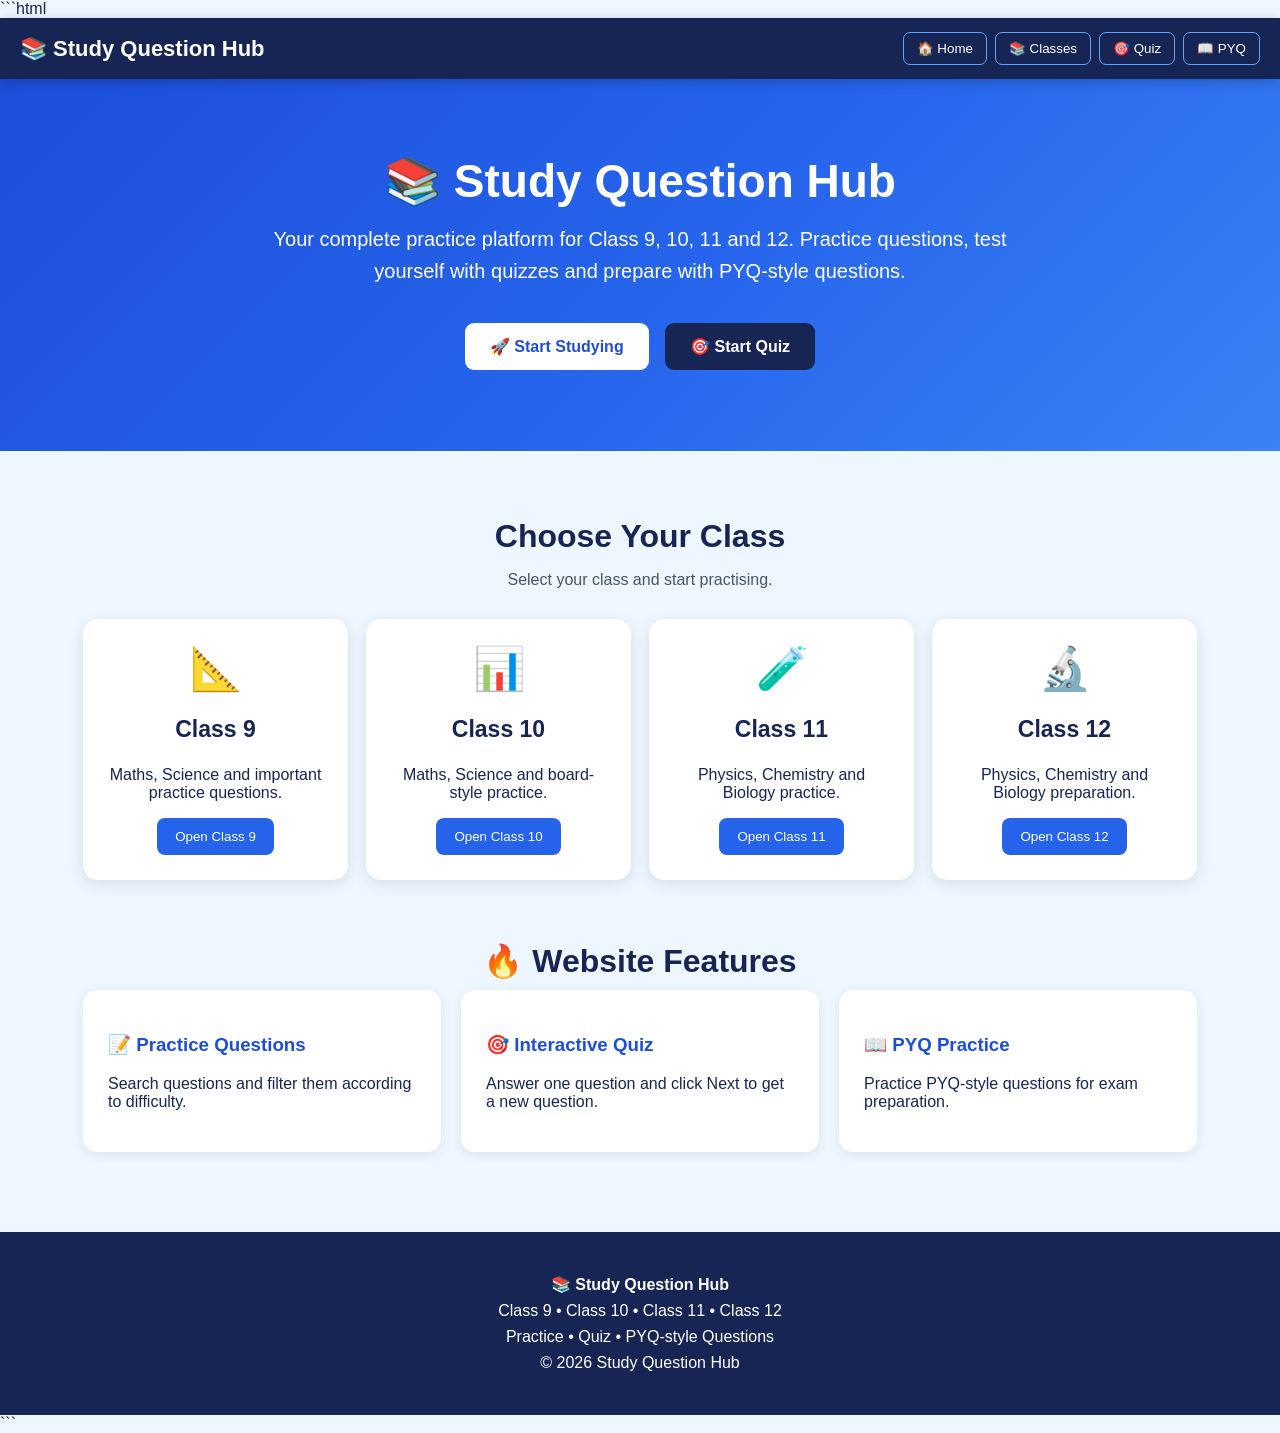
==== commit 0abfef6b: "Update fmt.Println message from 'Hello' to 'Goodbye'" ====
--- a/index.html
+++ b/index.html
@@ -3,796 +3,1514 @@
 <html lang="en">
 
 <head>
-  <meta charset="UTF-8">
-  <meta name="viewport" content="width=device-width, initial-scale=1.0">
-
-  <title>Study Question Hub | Class 9 to 12</title>
-
-  <meta name="description"
-    content="Study Question Hub - Class 9, 10, 11 and 12 questions with quizzes, search and difficulty filters.">
-
-  <style>
-    * {
-      box-sizing: border-box;
-    }
-
-    html {
-      scroll-behavior: smooth;
-    }
-
-    body {
-      margin: 0;
-      font-family: Arial, sans-serif;
-      background: #eef6ff;
-      color: #172554;
-    }
-
-    header {
-      background: linear-gradient(135deg, #172554, #2563eb);
-      color: white;
-      text-align: center;
-      padding: 35px 15px;
-    }
-
-    .logo {
-      width: 85px;
-      height: 85px;
-      border-radius: 20px;
-      background: white;
-      color: #1d4ed8;
-      display: flex;
-      align-items: center;
-      justify-content: center;
-      margin: auto;
-      font-size: 42px;
-      box-shadow: 0 5px 20px rgba(0,0,0,.2);
-    }
-
-    header h1 {
-      margin: 15px 0 8px;
-      font-size: 36px;
-    }
-
-    header p {
-      margin: 0;
-      font-size: 17px;
-    }
-
-    nav {
-      background: white;
-      padding: 12px;
-      display: flex;
-      justify-content: center;
-      gap: 10px;
-      flex-wrap: wrap;
-      box-shadow: 0 2px 8px rgba(0,0,0,.1);
-      position: sticky;
-      top: 0;
-      z-index: 100;
-    }
-
-    nav a {
-      text-decoration: none;
-      color: #1d4ed8;
-      font-weight: bold;
-      padding: 10px 15px;
-      border-radius: 8px;
-    }
-
-    nav a:hover {
-      background: #dbeafe;
-    }
-
-    .container {
-      max-width: 1100px;
-      margin: 30px auto;
-      padding: 0 15px;
-    }
-
-    .hero {
-      background: white;
-      padding: 35px 20px;
-      text-align: center;
-      border-radius: 16px;
-      box-shadow: 0 4px 15px rgba(0,0,0,.08);
-    }
-
-    .hero h2 {
-      font-size: 30px;
-      margin-top: 0;
-    }
-
-    .hero p {
-      color: #475569;
-      font-size: 17px;
-    }
-
-    .cards {
-      display: grid;
-      grid-template-columns: repeat(4, 1fr);
-      gap: 18px;
-      margin-top: 25px;
-    }
-
-    .card {
-      background: white;
-      padding: 25px 15px;
-      text-align: center;
-      border-radius: 14px;
-      box-shadow: 0 3px 12px rgba(0,0,0,.08);
-      transition: .2s;
-    }
-
-    .card:hover {
-      transform: translateY(-5px);
-    }
-
-    .card .icon {
-      font-size: 40px;
-    }
-
-    .card h3 {
-      margin: 12px 0 8px;
-    }
-
-    .card p {
-      color: #64748b;
-      min-height: 40px;
-    }
-
-    .btn {
-      display: inline-block;
-      border: none;
-      background: #2563eb;
-      color: white;
-      padding: 11px 18px;
-      border-radius: 8px;
-      text-decoration: none;
-      cursor: pointer;
-      font-weight: bold;
-    }
-
-    .btn:hover {
-      background: #1e40af;
-    }
-
-    .quiz-section {
-      margin-top: 35px;
-      background: linear-gradient(135deg, #1d4ed8, #7c3aed);
-      color: white;
-      padding: 35px 20px;
-      text-align: center;
-      border-radius: 16px;
-    }
-
-    .quiz-section .btn {
-      background: white;
-      color: #1d4ed8;
-      margin-top: 10px;
-    }
-
-    .quiz-box {
-      background: white;
-      color: #172554;
-      max-width: 750px;
-      margin: 30px auto 0;
-      padding: 25px;
-      border-radius: 14px;
-      text-align: left;
-      display: none;
-    }
-
-    .quiz-question {
-      font-size: 20px;
-      font-weight: bold;
-      margin-bottom: 20px;
-    }
-
-    .option {
-      display: block;
-      width: 100%;
-      padding: 13px;
-      margin: 10px 0;
-      border: 2px solid #dbeafe;
-      background: #f8fafc;
-      border-radius: 8px;
-      cursor: pointer;
-      text-align: left;
-      font-size: 16px;
-    }
-
-    .option:hover {
-      background: #dbeafe;
-    }
-
-    .option.correct {
-      background: #dcfce7;
-      border-color: #16a34a;
-    }
-
-    .option.wrong {
-      background: #fee2e2;
-      border-color: #dc2626;
-    }
-
-    #quizResult {
-      font-size: 22px;
-      font-weight: bold;
-      text-align: center;
-    }
-
-    .progress {
-      height: 8px;
-      background: #e2e8f0;
-      border-radius: 10px;
-      margin-bottom: 20px;
-      overflow: hidden;
-    }
-
-    .progress-bar {
-      height: 100%;
-      width: 0%;
-      background: #2563eb;
-      transition: .3s;
-    }
-
-    footer {
-      background: #172554;
-      color: white;
-      text-align: center;
-      padding: 30px 15px;
-      margin-top: 40px;
-    }
-
-    @media (max-width: 800px) {
-      .cards {
-        grid-template-columns: repeat(2, 1fr);
-      }
-    }
-
-    @media (max-width: 550px) {
-      header h1 {
-        font-size: 27px;
-      }
-
-      .cards {
-        grid-template-columns: 1fr;
-      }
-
-      nav a {
-        width: 45%;
-        text-align: center;
-      }
-
-      .hero h2 {
-        font-size: 24px;
-      }
-    }
-  </style>
+<meta charset="UTF-8">
+<meta name="viewport" content="width=device-width, initial-scale=1.0">
+
+<title>Study Question Hub | Classes 9-12</title>
+
+<meta name="description"
+content="Study Question Hub - Class 9, 10, 11 and 12 questions, quizzes and PYQ-style practice.">
+
+<style>
+
+*{
+  box-sizing:border-box;
+  scroll-behavior:smooth;
+}
+
+body{
+  margin:0;
+  font-family:Arial,sans-serif;
+  background:#eef6ff;
+  color:#172554;
+}
+
+/* NAVBAR */
+
+nav{
+  position:sticky;
+  top:0;
+  z-index:1000;
+  background:#172554;
+  padding:14px 20px;
+  display:flex;
+  justify-content:space-between;
+  align-items:center;
+  box-shadow:0 3px 12px rgba(0,0,0,.2);
+}
+
+.logo{
+  color:white;
+  font-size:22px;
+  font-weight:bold;
+}
+
+.nav-links{
+  display:flex;
+  gap:8px;
+  flex-wrap:wrap;
+}
+
+.nav-links button{
+  background:transparent;
+  color:white;
+  border:1px solid #60a5fa;
+  padding:8px 13px;
+  border-radius:7px;
+  cursor:pointer;
+}
+
+.nav-links button:hover{
+  background:#2563eb;
+}
+
+/* HERO */
+
+.hero{
+  background:linear-gradient(135deg,#1d4ed8,#2563eb,#3b82f6);
+  color:white;
+  text-align:center;
+  padding:75px 20px;
+}
+
+.hero h1{
+  font-size:46px;
+  margin:0 0 15px;
+}
+
+.hero p{
+  font-size:20px;
+  max-width:750px;
+  margin:auto;
+  line-height:1.6;
+}
+
+.hero-buttons{
+  margin-top:30px;
+}
+
+.hero-buttons button{
+  padding:14px 25px;
+  margin:6px;
+  border:0;
+  border-radius:9px;
+  font-size:16px;
+  cursor:pointer;
+  font-weight:bold;
+}
+
+.primary{
+  background:white;
+  color:#1d4ed8;
+}
+
+.secondary{
+  background:#172554;
+  color:white;
+}
+
+/* COMMON */
+
+.container{
+  max-width:1150px;
+  margin:auto;
+  padding:40px 18px;
+}
+
+.section-title{
+  text-align:center;
+  font-size:32px;
+  margin-bottom:10px;
+}
+
+.section-subtitle{
+  text-align:center;
+  color:#475569;
+  margin-bottom:30px;
+}
+
+/* CARDS */
+
+.cards{
+  display:grid;
+  grid-template-columns:repeat(4,1fr);
+  gap:18px;
+}
+
+.card{
+  background:white;
+  padding:25px;
+  border-radius:15px;
+  text-align:center;
+  box-shadow:0 4px 15px rgba(0,0,0,.1);
+  transition:.2s;
+}
+
+.card:hover{
+  transform:translateY(-5px);
+}
+
+.card .icon{
+  font-size:42px;
+}
+
+.card h3{
+  font-size:23px;
+}
+
+.card button{
+  background:#2563eb;
+  color:white;
+  border:0;
+  padding:11px 18px;
+  border-radius:8px;
+  cursor:pointer;
+}
+
+/* FEATURES */
+
+.features{
+  display:grid;
+  grid-template-columns:repeat(3,1fr);
+  gap:20px;
+}
+
+.feature{
+  background:white;
+  padding:25px;
+  border-radius:14px;
+  box-shadow:0 3px 12px rgba(0,0,0,.08);
+}
+
+.feature h3{
+  color:#1d4ed8;
+}
+
+/* SECTIONS */
+
+.page{
+  display:none;
+}
+
+.page.active{
+  display:block;
+}
+
+/* QUESTIONS */
+
+.controls{
+  background:white;
+  padding:20px;
+  border-radius:14px;
+  box-shadow:0 3px 12px rgba(0,0,0,.1);
+  margin-bottom:25px;
+}
+
+.search{
+  width:100%;
+  padding:14px;
+  border:2px solid #93c5fd;
+  border-radius:9px;
+  font-size:16px;
+}
+
+.filter-buttons{
+  display:flex;
+  flex-wrap:wrap;
+  gap:10px;
+  margin-top:15px;
+}
+
+.filter-buttons button{
+  border:0;
+  padding:11px 16px;
+  border-radius:8px;
+  background:#2563eb;
+  color:white;
+  cursor:pointer;
+}
+
+.filter-buttons button:hover{
+  background:#1e40af;
+}
+
+.question{
+  background:white;
+  padding:20px;
+  margin:14px 0;
+  border-radius:12px;
+  border-left:5px solid #2563eb;
+  box-shadow:0 2px 9px rgba(0,0,0,.08);
+}
+
+.question-number{
+  color:#1d4ed8;
+  font-weight:bold;
+  margin-bottom:10px;
+}
+
+.badge{
+  display:inline-block;
+  margin-top:12px;
+  padding:5px 10px;
+  border-radius:6px;
+  font-size:12px;
+  font-weight:bold;
+}
+
+.easy{
+  background:#dcfce7;
+  color:#166534;
+}
+
+.medium{
+  background:#fef3c7;
+  color:#92400e;
+}
+
+.hard{
+  background:#fee2e2;
+  color:#991b1b;
+}
+
+.pyq{
+  background:#ede9fe;
+  color:#6d28d9;
+}
+
+/* QUIZ */
+
+.quiz-box{
+  max-width:750px;
+  margin:auto;
+  background:white;
+  padding:30px;
+  border-radius:18px;
+  box-shadow:0 4px 18px rgba(0,0,0,.12);
+}
+
+.quiz-top{
+  display:flex;
+  justify-content:space-between;
+  margin-bottom:20px;
+  font-weight:bold;
+}
+
+.quiz-question{
+  font-size:23px;
+  font-weight:bold;
+  line-height:1.5;
+  margin-bottom:25px;
+}
+
+.option{
+  display:block;
+  width:100%;
+  text-align:left;
+  padding:14px;
+  margin:10px 0;
+  border:2px solid #bfdbfe;
+  background:#f8fafc;
+  border-radius:9px;
+  cursor:pointer;
+  font-size:16px;
+}
+
+.option:hover{
+  background:#dbeafe;
+}
+
+.option.correct{
+  background:#dcfce7;
+  border-color:#16a34a;
+}
+
+.option.wrong{
+  background:#fee2e2;
+  border-color:#dc2626;
+}
+
+.quiz-buttons{
+  display:flex;
+  justify-content:space-between;
+  margin-top:20px;
+}
+
+.quiz-buttons button{
+  padding:12px 20px;
+  border:0;
+  border-radius:8px;
+  background:#2563eb;
+  color:white;
+  cursor:pointer;
+}
+
+.quiz-buttons button:disabled{
+  opacity:.5;
+  cursor:not-allowed;
+}
+
+#quizResult{
+  text-align:center;
+  font-size:24px;
+  font-weight:bold;
+  margin-top:20px;
+}
+
+/* PYQ */
+
+.pyq-info{
+  background:#fff;
+  padding:20px;
+  border-radius:12px;
+  border-left:5px solid #7c3aed;
+  margin-bottom:20px;
+}
+
+/* FOOTER */
+
+footer{
+  background:#172554;
+  color:white;
+  text-align:center;
+  padding:35px 20px;
+  margin-top:40px;
+}
+
+footer p{
+  margin:8px;
+}
+
+/* RESPONSIVE */
+
+@media(max-width:850px){
+
+  .cards{
+    grid-template-columns:repeat(2,1fr);
+  }
+
+  .features{
+    grid-template-columns:1fr;
+  }
+
+}
+
+@media(max-width:600px){
+
+  nav{
+    flex-direction:column;
+    gap:12px;
+  }
+
+  .hero h1{
+    font-size:32px;
+  }
+
+  .hero p{
+    font-size:17px;
+  }
+
+  .cards{
+    grid-template-columns:1fr;
+  }
+
+  .quiz-question{
+    font-size:19px;
+  }
+
+  .nav-links{
+    justify-content:center;
+  }
+
+}
+
+</style>
 </head>
 
 <body>
 
-  <!-- HEADER -->
-
-  <header>
-
-    <div class="logo">
-      📚
-    </div>
-
-    <h1>Study Question Hub</h1>
-
-    <p>
-      Class 9 • Class 10 • Class 11 • Class 12
-    </p>
-
-  </header>
-
-
-  <!-- NAVIGATION -->
-
-  <nav>
-
-    <a href="#home">🏠 Home</a>
-    <a href="#classes">📚 Classes</a>
-    <a href="#quiz">🎯 Quiz</a>
-
-  </nav>
-
-
-  <main class="container">
-
-
-    <!-- HOME -->
-
-    <section id="home" class="hero">
-
-      <h2>Welcome to Study Question Hub 🎓</h2>
-
-      <p>
-        Practice important questions, improve your concepts
-        and test your preparation with quizzes.
-      </p>
-
-      <a href="#classes" class="btn">
-        Start Studying 🚀
-      </a>
-
-    </section>
-
-
-    <!-- CLASS CARDS -->
-
-    <section id="classes">
-
-      <div class="cards">
-
-
-        <!-- CLASS 9 -->
-
-        <div class="card">
-
-          <div class="icon">📐</div>
-
-          <h3>Class 9</h3>
-
-          <p>
-            Maths practice questions
-          </p>
-
-          <a href="class9.html" class="btn">
-            Open Class 9
-          </a>
-
-        </div>
-
-
-        <!-- CLASS 10 -->
-
-        <div class="card">
-
-          <div class="icon">📊</div>
-
-          <h3>Class 10</h3>
-
-          <p>
-            Maths chapter-wise questions
-          </p>
-
-          <a href="class10.html" class="btn">
-            Open Class 10
-          </a>
-
-        </div>
-
-
-        <!-- CLASS 11 -->
-
-        <div class="card">
-
-          <div class="icon">🧪</div>
-
-          <h3>Class 11</h3>
-
-          <p>
-            Physics • Chemistry • Biology
-          </p>
-
-          <a href="class11.html" class="btn">
-            Open Class 11
-          </a>
-
-        </div>
-
-
-        <!-- CLASS 12 -->
-
-        <div class="card">
-
-          <div class="icon">🔬</div>
-
-          <h3>Class 12</h3>
-
-          <p>
-            Physics • Chemistry • Biology
-          </p>
-
-          <a href="class12.html" class="btn">
-            Open Class 12
-          </a>
-
-        </div>
-
-      </div>
-
-    </section>
-
-
-    <!-- QUIZ -->
-
-    <section id="quiz" class="quiz-section">
-
-      <h2>🎯 Quick Science & Maths Quiz</h2>
-
-      <p>
-        Test yourself with random questions.
-      </p>
-
-      <button class="btn" onclick="startQuiz()">
-        Start Quiz
-      </button>
-
-
-      <div id="quizBox" class="quiz-box">
-
-        <div class="progress">
-          <div id="progressBar" class="progress-bar"></div>
-        </div>
-
-        <div id="questionNumber"></div>
-
-        <div id="quizQuestion" class="quiz-question"></div>
-
-        <div id="options"></div>
-
-        <div id="quizResult"></div>
-
-        <button
-          id="nextButton"
-          class="btn"
-          onclick="nextQuestion()"
-          style="display:none; margin-top:15px;">
-          Next Question →
-        </button>
-
-      </div>
-
-    </section>
-
-  </main>
-
-
-  <!-- FOOTER -->
-
-  <footer>
-
-    <h3>📚 Study Question Hub</h3>
-
-    <p>
-      Learn • Practice • Improve • Succeed
-    </p>
-
-    <p>
-      © 2026 Study Question Hub
-    </p>
-
-  </footer>
-
-
-  <script>
-
-    /* ================= QUIZ QUESTIONS ================= */
-
-    const quizQuestions = [
-
-      {
-        question: "What is the SI unit of force?",
-        options: [
-          "Joule",
-          "Newton",
-          "Watt",
-          "Pascal"
-        ],
-        answer: 1
-      },
-
-      {
-        question: "What is the value of √81?",
-        options: [
-          "7",
-          "8",
-          "9",
-          "10"
-        ],
-        answer: 2
-      },
-
-      {
-        question: "Which organelle is known as the powerhouse of the cell?",
-        options: [
-          "Nucleus",
-          "Ribosome",
-          "Mitochondria",
-          "Golgi body"
-        ],
-        answer: 2
-      },
-
-      {
-        question: "What is the formula for kinetic energy?",
-        options: [
-          "mv",
-          "mgh",
-          "1/2 mv²",
-          "F × d"
-        ],
-        answer: 2
-      },
-
-      {
-        question: "What is the molecular formula of water?",
-        options: [
-          "CO₂",
-          "H₂O",
-          "O₂",
-          "H₂"
-        ],
-        answer: 1
-      },
-
-      {
-        question: "What is 25% of 400?",
-        options: [
-          "50",
-          "75",
-          "100",
-          "125"
-        ],
-        answer: 2
-      },
-
-      {
-        question: "Which pigment is required for photosynthesis?",
-        options: [
-          "Haemoglobin",
-          "Chlorophyll",
-          "Insulin",
-          "Keratin"
-        ],
-        answer: 1
-      },
-
-      {
-        question: "What is the SI unit of power?",
-        options: [
-          "Newton",
-          "Joule",
-          "Watt",
-          "Pascal"
-        ],
-        answer: 2
-      },
-
-      {
-        question: "What is the atomic number of hydrogen?",
-        options: [
-          "1",
-          "2",
-          "8",
-          "10"
-        ],
-        answer: 0
-      },
-
-      {
-        question: "The sum of angles of a triangle is:",
-        options: [
-          "90°",
-          "180°",
-          "270°",
-          "360°"
-        ],
-        answer: 1
-      }
-
-    ];
-
-
-    let quizIndex = 0;
-    let score = 0;
-    let answered = false;
-
-
-    /* ================= START QUIZ ================= */
-
-    function startQuiz() {
-
-      quizIndex = 0;
-      score = 0;
-
-      document.getElementById("quizBox").style.display = "block";
-
-      document.getElementById("quizResult").innerHTML = "";
-
-      showQuestion();
-
-      document.getElementById("quizBox")
-        .scrollIntoView({
-          behavior: "smooth"
-        });
-
-    }
-
-
-    /* ================= SHOW QUESTION ================= */
-
-    function showQuestion() {
-
-      answered = false;
-
-      const q = quizQuestions[quizIndex];
-
-      document.getElementById("questionNumber").innerText =
-        "Question " +
-        (quizIndex + 1) +
-        " of " +
-        quizQuestions.length;
-
-      document.getElementById("quizQuestion").innerText =
-        q.question;
-
-      const optionsBox =
-        document.getElementById("options");
-
-      optionsBox.innerHTML = "";
-
-
-      q.options.forEach(function(option, index) {
-
-        const button =
-          document.createElement("button");
-
-        button.className = "option";
-
-        button.innerText = option;
-
-        button.onclick = function() {
-
-          checkAnswer(index, button);
-
-        };
-
-        optionsBox.appendChild(button);
-
-      });
-
-
-      document.getElementById("nextButton")
-        .style.display = "none";
-
-
-      const progress =
-        (quizIndex / quizQuestions.length) * 100;
-
-      document.getElementById("progressBar")
-        .style.width = progress + "%";
-
-    }
-
-
-    /* ================= CHECK ANSWER ================= */
-
-    function checkAnswer(selected, button) {
-
-      if (answered) {
-        return;
-      }
-
-      answered = true;
-
-      const correct =
-        quizQuestions[quizIndex].answer;
-
-      const allOptions =
-        document.querySelectorAll(".option");
-
-
-      if (selected === correct) {
-
-        button.classList.add("correct");
-
-        score++;
-
-        document.getElementById("quizResult")
-          .innerText = "✅ Correct!";
-
-      } else {
-
-        button.classList.add("wrong");
-
-        allOptions[correct]
-          .classList.add("correct");
-
-        document.getElementById("quizResult")
-          .innerText = "❌ Wrong!";
-
-      }
-
-
-      document.getElementById("nextButton")
-        .style.display = "inline-block";
-
-    }
-
-
-    /* ================= NEXT QUESTION ================= */
-
-    function nextQuestion() {
-
-      quizIndex++;
-
-
-      if (quizIndex >= quizQuestions.length) {
-
-        finishQuiz();
-
-        return;
-
-      }
-
-
-      document.getElementById("quizResult")
-        .innerText = "";
-
-      showQuestion();
-
-    }
-
-
-    /* ================= FINISH QUIZ ================= */
-
-    function finishQuiz() {
-
-      document.getElementById("quizQuestion")
-        .innerText = "🎉 Quiz Completed!";
-
-      document.getElementById("questionNumber")
-        .innerText = "";
-
-      document.getElementById("options")
-        .innerHTML = "";
-
-      document.getElementById("nextButton")
-        .style.display = "none";
-
-      document.getElementById("progressBar")
-        .style.width = "100%";
-
-
-      document.getElementById("quizResult")
-        .innerHTML =
-        "Your Score: " +
-        score +
-        " / " +
-        quizQuestions.length +
-        "<br><br>" +
-        getMessage(score);
-
-    }
-
-
-    function getMessage(score) {
-
-      if (score === quizQuestions.length) {
-        return "🏆 Excellent! Perfect Score!";
-      }
-
-      if (score >= 7) {
-        return "🔥 Great job! Keep practicing!";
-      }
-
-      if (score >= 5) {
-        return "👍 Good! You can improve more!";
-      }
-
-      return "📚 Keep studying and try again!";
-
-    }
-
-  </script>
+<!-- NAVBAR -->
+
+<nav>
+
+<div class="logo">
+📚 Study Question Hub
+</div>
+
+<div class="nav-links">
+
+<button onclick="showPage('home')">🏠 Home</button>
+<button onclick="showPage('classes')">📚 Classes</button>
+<button onclick="showPage('quiz')">🎯 Quiz</button>
+<button onclick="showPage('pyq')">📖 PYQ</button>
+
+</div>
+
+</nav>
+
+
+<!-- ================= HOME ================= -->
+
+<section id="home" class="page active">
+
+<div class="hero">
+
+<h1>📚 Study Question Hub</h1>
+
+<p>
+Your complete practice platform for Class 9, 10, 11 and 12.
+Practice questions, test yourself with quizzes and prepare with PYQ-style questions.
+</p>
+
+<div class="hero-buttons">
+
+<button class="primary"
+onclick="showPage('classes')">
+🚀 Start Studying
+</button>
+
+<button class="secondary"
+onclick="showPage('quiz')">
+🎯 Start Quiz
+</button>
+
+</div>
+
+</div>
+
+
+<div class="container">
+
+<h2 class="section-title">
+Choose Your Class
+</h2>
+
+<p class="section-subtitle">
+Select your class and start practising.
+</p>
+
+
+<div class="cards">
+
+<div class="card">
+
+<div class="icon">📐</div>
+
+<h3>Class 9</h3>
+
+<p>Maths, Science and important practice questions.</p>
+
+<button onclick="openClass(9)">
+Open Class 9
+</button>
+
+</div>
+
+
+<div class="card">
+
+<div class="icon">📊</div>
+
+<h3>Class 10</h3>
+
+<p>Maths, Science and board-style practice.</p>
+
+<button onclick="openClass(10)">
+Open Class 10
+</button>
+
+</div>
+
+
+<div class="card">
+
+<div class="icon">🧪</div>
+
+<h3>Class 11</h3>
+
+<p>Physics, Chemistry and Biology practice.</p>
+
+<button onclick="openClass(11)">
+Open Class 11
+</button>
+
+</div>
+
+
+<div class="card">
+
+<div class="icon">🔬</div>
+
+<h3>Class 12</h3>
+
+<p>Physics, Chemistry and Biology preparation.</p>
+
+<button onclick="openClass(12)">
+Open Class 12
+</button>
+
+</div>
+
+</div>
+
+
+<br><br>
+
+
+<h2 class="section-title">
+🔥 Website Features
+</h2>
+
+<div class="features">
+
+<div class="feature">
+
+<h3>📝 Practice Questions</h3>
+
+<p>
+Search questions and filter them according to difficulty.
+</p>
+
+</div>
+
+
+<div class="feature">
+
+<h3>🎯 Interactive Quiz</h3>
+
+<p>
+Answer one question and click Next to get a new question.
+</p>
+
+</div>
+
+
+<div class="feature">
+
+<h3>📖 PYQ Practice</h3>
+
+<p>
+Practice PYQ-style questions for exam preparation.
+</p>
+
+</div>
+
+</div>
+
+</div>
+
+</section>
+
+
+<!-- ================= CLASSES ================= -->
+
+<section id="classes" class="page">
+
+<div class="container">
+
+<h2 class="section-title">
+📚 Classes 9-12
+</h2>
+
+<p class="section-subtitle">
+Select a class to see its questions.
+</p>
+
+<div class="cards">
+
+<div class="card">
+<div class="icon">📐</div>
+<h3>Class 9</h3>
+<button onclick="openClass(9)">Questions</button>
+</div>
+
+<div class="card">
+<div class="icon">📊</div>
+<h3>Class 10</h3>
+<button onclick="openClass(10)">Questions</button>
+</div>
+
+<div class="card">
+<div class="icon">🧪</div>
+<h3>Class 11</h3>
+<button onclick="openClass(11)">Questions</button>
+</div>
+
+<div class="card">
+<div class="icon">🔬</div>
+<h3>Class 12</h3>
+<button onclick="openClass(12)">Questions</button>
+</div>
+
+</div>
+
+
+<div id="classQuestions" style="margin-top:35px;"></div>
+
+</div>
+
+</section>
+
+
+<!-- ================= QUIZ ================= -->
+
+<section id="quiz" class="page">
+
+<div class="container">
+
+<h2 class="section-title">
+🎯 Interactive Quiz
+</h2>
+
+<p class="section-subtitle">
+Answer the question, then click Next Question.
+</p>
+
+
+<div class="quiz-box">
+
+<div class="quiz-top">
+
+<span id="quizNumber">
+Question 1
+</span>
+
+<span id="quizScore">
+Score: 0
+</span>
+
+</div>
+
+
+<div id="quizQuestion"
+class="quiz-question">
+Loading question...
+</div>
+
+
+<div id="options"></div>
+
+
+<div class="quiz-buttons">
+
+<button id="nextBtn"
+onclick="nextQuestion()"
+disabled>
+Next Question ➡️
+</button>
+
+<button onclick="restartQuiz()">
+🔄 Restart
+</button>
+
+</div>
+
+
+<div id="quizResult"></div>
+
+</div>
+
+</div>
+
+</section>
+
+
+<!-- ================= PYQ ================= -->
+
+<section id="pyq" class="page">
+
+<div class="container">
+
+<h2 class="section-title">
+📖 PYQ Practice
+</h2>
+
+<div class="pyq-info">
+
+<strong>Important:</strong>
+These are PYQ-style practice questions for exam preparation.
+They are not presented as verified questions from a specific board/year.
+
+</div>
+
+
+<div class="controls">
+
+<input
+class="search"
+id="pyqSearch"
+placeholder="🔍 Search PYQ-style questions..."
+onkeyup="displayPYQ()"
+>
+
+<div class="filter-buttons">
+
+<button onclick="setPYQClass('All')">
+All
+</button>
+
+<button onclick="setPYQClass('9')">
+Class 9
+</button>
+
+<button onclick="setPYQClass('10')">
+Class 10
+</button>
+
+<button onclick="setPYQClass('11')">
+Class 11
+</button>
+
+<button onclick="setPYQClass('12')">
+Class 12
+</button>
+
+</div>
+
+<div id="pyqCount"></div>
+
+</div>
+
+
+<div id="pyqList"></div>
+
+</div>
+
+</section>
+
+
+<footer>
+
+<p>📚 <strong>Study Question Hub</strong></p>
+
+<p>
+Class 9 • Class 10 • Class 11 • Class 12
+</p>
+
+<p>
+Practice • Quiz • PYQ-style Questions
+</p>
+
+<p>
+© 2026 Study Question Hub
+</p>
+
+</footer>
+
+
+<script>
+
+/* ================= PAGE SYSTEM ================= */
+
+function showPage(page){
+
+document.querySelectorAll(".page")
+.forEach(function(p){
+p.classList.remove("active");
+});
+
+document.getElementById(page)
+.classList.add("active");
+
+window.scrollTo(0,0);
+
+}
+
+
+/* ================= QUESTION DATABASE ================= */
+
+const classQuestions = {
+
+9:[
+
+{
+text:"Find the distance between the points (2,3) and (5,7).",
+level:"Medium"
+},
+
+{
+text:"Factorise: x² + 5x + 6.",
+level:"Medium"
+},
+
+{
+text:"Find the value of √144.",
+level:"Easy"
+},
+
+{
+text:"Find the area of a triangle with base 14 cm and height 8 cm.",
+level:"Easy"
+},
+
+{
+text:"Prove that the diagonals of a parallelogram bisect each other.",
+level:"Hard"
+},
+
+{
+text:"Find the mean of 5, 10, 15, 20 and 25.",
+level:"Medium"
+},
+
+{
+text:"A number is increased by 20% to become 120. Find the original number.",
+level:"Hard"
+},
+
+{
+text:"Find the circumference of a circle of radius 7 cm.",
+level:"Easy"
+}
+
+],
+
+10:[
+
+{
+text:"Use Euclid's division algorithm to find the HCF of 867 and 255.",
+level:"Medium"
+},
+
+{
+text:"Prove that √5 is irrational.",
+level:"Hard"
+},
+
+{
+text:"Find the zeroes of 2x² - 7x + 3.",
+level:"Hard"
+},
+
+{
+text:"Solve: 2x + 3y = 13 and 3x - 2y = 4.",
+level:"Medium"
+},
+
+{
+text:"Find the 20th term of the AP: 5, 9, 13, 17, ...",
+level:"Easy"
+},
+
+{
+text:"If tan θ = 3/4, find sin θ and cos θ.",
+level:"Medium"
+},
+
+{
+text:"Prove: sin² A + cos² A = 1.",
+level:"Hard"
+},
+
+{
+text:"Find the probability of getting a prime number when a die is thrown.",
+level:"Easy"
+}
+
+],
+
+11:[
+
+{
+text:"Define scalar and vector quantities with examples.",
+level:"Easy"
+},
+
+{
+text:"State Newton's second law of motion.",
+level:"Easy"
+},
+
+{
+text:"A car starts from rest with acceleration 2 m/s² for 10 s. Find its final velocity.",
+level:"Medium"
+},
+
+{
+text:"Find the force required to accelerate a 5 kg object at 3 m/s².",
+level:"Easy"
+},
+
+{
+text:"Define momentum and write its SI unit.",
+level:"Easy"
+},
+
+{
+text:"Calculate the kinetic energy of a 2 kg body moving at 4 m/s.",
+level:"Medium"
+},
+
+{
+text:"State the law of conservation of energy.",
+level:"Medium"
+},
+
+{
+text:"Explain why a person falls forward when a moving bus suddenly stops.",
+level:"Hard"
+}
+
+],
+
+12:[
+
+{
+text:"State Coulomb's law and write its mathematical expression.",
+level:"Easy"
+},
+
+{
+text:"Define electric field and write its SI unit.",
+level:"Easy"
+},
+
+{
+text:"Define capacitance and write its SI unit.",
+level:"Easy"
+},
+
+{
+text:"Derive the expression for the capacitance of a parallel plate capacitor.",
+level:"Hard"
+},
+
+{
+text:"State Ohm's law and explain the V-I characteristic of an ohmic conductor.",
+level:"Medium"
+},
+
+{
+text:"State Faraday's laws of electromagnetic induction.",
+level:"Medium"
+},
+
+{
+text:"Explain total internal reflection and give two applications.",
+level:"Medium"
+},
+
+{
+text:"What is photoelectric effect? State Einstein's photoelectric equation.",
+level:"Hard"
+}
+
+]
+
+};
+
+
+/* ================= OPEN CLASS ================= */
+
+function openClass(classNumber){
+
+showPage("classes");
+
+const data=classQuestions[classNumber];
+
+let html=`
+
+<h2 style="color:#1d4ed8;">
+📚 Class ${classNumber} Questions
+</h2>
+
+<div class="controls">
+
+<input
+class="search"
+id="classSearch"
+placeholder="🔍 Search Class ${classNumber} questions..."
+onkeyup="displayClassQuestions(${classNumber})"
+>
+
+<div class="filter-buttons">
+
+<button onclick="filterClass(${classNumber},'All')">
+All
+</button>
+
+<button onclick="filterClass(${classNumber},'Easy')">
+Easy
+</button>
+
+<button onclick="filterClass(${classNumber},'Medium')">
+Medium
+</button>
+
+<button onclick="filterClass(${classNumber},'Hard')">
+Hard
+</button>
+
+</div>
+
+<div id="classCount"></div>
+
+</div>
+
+<div id="classQuestionList"></div>
+`;
+
+document.getElementById("classQuestions").innerHTML=html;
+
+window.currentClass=classNumber;
+window.currentClassFilter="All";
+
+displayClassQuestions(classNumber);
+
+}
+
+
+/* ================= CLASS FILTER ================= */
+
+function filterClass(classNumber,level){
+
+window.currentClassFilter=level;
+
+displayClassQuestions(classNumber);
+
+}
+
+
+function displayClassQuestions(classNumber){
+
+const search=document
+.getElementById("classSearch")
+.value
+.toLowerCase();
+
+const data=classQuestions[classNumber];
+
+const filtered=data.filter(function(q){
+
+const searchMatch=q.text
+.toLowerCase()
+.includes(search);
+
+const levelMatch=
+window.currentClassFilter==="All" ||
+q.level===window.currentClassFilter;
+
+return searchMatch && levelMatch;
+
+});
+
+
+let html="";
+
+filtered.forEach(function(q,index){
+
+let badgeClass=q.level.toLowerCase();
+
+html+=`
+
+<div class="question">
+
+<div class="question-number">
+Question ${index+1}
+</div>
+
+<div>
+${q.text}
+</div>
+
+<span class="badge ${badgeClass}">
+${q.level}
+</span>
+
+</div>
+
+`;
+
+});
+
+
+document.getElementById("classQuestionList")
+.innerHTML=html;
+
+document.getElementById("classCount")
+.innerText=
+"Showing "+filtered.length+
+" of "+data.length+" questions";
+
+}
+
+
+/* ================= QUIZ DATABASE ================= */
+
+const quizQuestions=[
+
+{
+q:"What is the SI unit of force?",
+options:["Joule","Newton","Watt","Pascal"],
+answer:1
+},
+
+{
+q:"What is the square root of 144?",
+options:["10","11","12","14"],
+answer:2
+},
+
+{
+q:"What is the formula of kinetic energy?",
+options:["mv","mgh","½mv²","ma"],
+answer:2
+},
+
+{
+q:"Which organelle is known as the powerhouse of the cell?",
+options:["Nucleus","Ribosome","Mitochondria","Chloroplast"],
+answer:2
+},
+
+{
+q:"What is the value of 2³?",
+options:["4","6","8","9"],
+answer:2
+},
+
+{
+q:"Which gas is required for photosynthesis?",
+options:["Oxygen","Nitrogen","Carbon dioxide","Hydrogen"],
+answer:2
+},
+
+{
+q:"What is the SI unit of electric current?",
+options:["Volt","Ampere","Ohm","Watt"],
+answer:1
+},
+
+{
+q:"What is the chemical formula of water?",
+options:["CO₂","H₂O","O₂","NaCl"],
+answer:1
+},
+
+{
+q:"How many degrees are there in a straight angle?",
+options:["90°","120°","180°","360°"],
+answer:2
+},
+
+{
+q:"Which law is also called the law of inertia?",
+options:["Newton's First Law","Newton's Second Law","Newton's Third Law","Law of Gravitation"],
+answer:0
+}
+
+];
+
+
+let quizIndex=0;
+let score=0;
+let answered=false;
+
+
+/* ================= START QUIZ ================= */
+
+function loadQuiz(){
+
+if(quizIndex>=quizQuestions.length){
+
+document.getElementById("quizQuestion")
+.innerText="🎉 Quiz Completed!";
+
+document.getElementById("options")
+.innerHTML="";
+
+document.getElementById("quizResult")
+.innerText=
+"Your Final Score: "+score+" / "+quizQuestions.length;
+
+document.getElementById("nextBtn")
+.disabled=true;
+
+return;
+
+}
+
+
+const current=quizQuestions[quizIndex];
+
+answered=false;
+
+document.getElementById("quizNumber")
+.innerText=
+"Question "+(quizIndex+1)+" / "+quizQuestions.length;
+
+document.getElementById("quizScore")
+.innerText=
+"Score: "+score;
+
+document.getElementById("quizQuestion")
+.innerText=current.q;
+
+document.getElementById("quizResult")
+.innerText="";
+
+document.getElementById("nextBtn")
+.disabled=true;
+
+
+let html="";
+
+current.options.forEach(function(option,index){
+
+html+=`
+
+<button
+class="option"
+onclick="selectAnswer(${index})">
+
+${String.fromCharCode(65+index)}. ${option}
+
+</button>
+
+`;
+
+});
+
+document.getElementById("options")
+.innerHTML=html;
+
+}
+
+
+/* ================= ANSWER ================= */
+
+function selectAnswer(selected){
+
+if(answered)return;
+
+answered=true;
+
+const current=quizQuestions[quizIndex];
+
+const buttons=document
+.querySelectorAll(".option");
+
+buttons.forEach(function(btn,index){
+
+btn.disabled=true;
+
+if(index===current.answer){
+
+btn.classList.add("correct");
+
+}
+
+});
+
+if(selected===current.answer){
+
+score++;
+
+}else{
+
+buttons[selected].classList.add("wrong");
+
+}
+
+document.getElementById("quizScore")
+.innerText="Score: "+score;
+
+document.getElementById("nextBtn")
+.disabled=false;
+
+}
+
+
+/* ================= NEXT QUESTION ================= */
+
+function nextQuestion(){
+
+if(!answered)return;
+
+quizIndex++;
+
+loadQuiz();
+
+}
+
+
+/* ================= RESTART ================= */
+
+function restartQuiz(){
+
+quizIndex=0;
+
+score=0;
+
+answered=false;
+
+loadQuiz();
+
+}
+
+
+/* ================= PYQ DATABASE ================= */
+
+const pyqQuestions=[
+
+{
+class:"9",
+text:"Explain why the graph of a linear equation in two variables is a straight line.",
+subject:"Mathematics"
+},
+
+{
+class:"9",
+text:"State and explain the law of conservation of mass.",
+subject:"Science"
+},
+
+{
+class:"9",
+text:"Explain the difference between distance and displacement.",
+subject:"Science"
+},
+
+{
+class:"10",
+text:"Prove that √5 is irrational.",
+subject:"Mathematics"
+},
+
+{
+class:"10",
+text:"Solve a pair of linear equations in two variables using the elimination method.",
+subject:"Mathematics"
+},
+
+{
+class:"10",
+text:"Explain the process of reflection of light from a spherical mirror.",
+subject:"Science"
+},
+
+{
+class:"11",
+text:"State Newton's laws of motion and give suitable examples.",
+subject:"Physics"
+},
+
+{
+class:"11",
+text:"Calculate the kinetic energy of an object of mass 5 kg moving with velocity 4 m/s.",
+subject:"Physics"
+},
+
+{
+class:"11",
+text:"Explain the difference between ionic and covalent bonds.",
+subject:"Chemistry"
+},
+
+{
+class:"12",
+text:"State Coulomb's law and derive its mathematical expression.",
+subject:"Physics"
+},
+
+{
+class:"12",
+text:"Explain the working principle of an AC generator.",
+subject:"Physics"
+},
+
+{
+class:"12",
+text:"Explain Mendel's laws of inheritance.",
+subject:"Biology"
+}
+
+];
+
+
+let currentPYQClass="All";
+
+
+function setPYQClass(c){
+
+currentPYQClass=c;
+
+displayPYQ();
+
+}
+
+
+function displayPYQ(){
+
+const search=document
+.getElementById("pyqSearch")
+.value
+.toLowerCase();
+
+const filtered=pyqQuestions.filter(function(q){
+
+const classMatch=
+currentPYQClass==="All" ||
+q.class===currentPYQClass;
+
+const searchMatch=
+q.text.toLowerCase().includes(search) ||
+q.subject.toLowerCase().includes(search);
+
+return classMatch && searchMatch;
+
+});
+
+
+let html="";
+
+filtered.forEach(function(q,index){
+
+html+=`
+
+<div class="question">
+
+<div class="question-number">
+
+Class ${q.class} • ${q.subject}
+
+</div>
+
+<div>
+${q.text}
+</div>
+
+<span class="badge pyq">
+PYQ-STYLE
+
+</span>
+
+</div>
+
+`;
+
+});
+
+
+document.getElementById("pyqList")
+.innerHTML=html;
+
+document.getElementById("pyqCount")
+.innerText=
+"Showing "+filtered.length+
+" of "+pyqQuestions.length+" PYQ-style questions";
+
+}
+
+
+/* ================= INITIALIZE ================= */
+
+loadQuiz();
+
+displayPYQ();
+
+</script>
 
 </body>
-
 </html>
 ```
